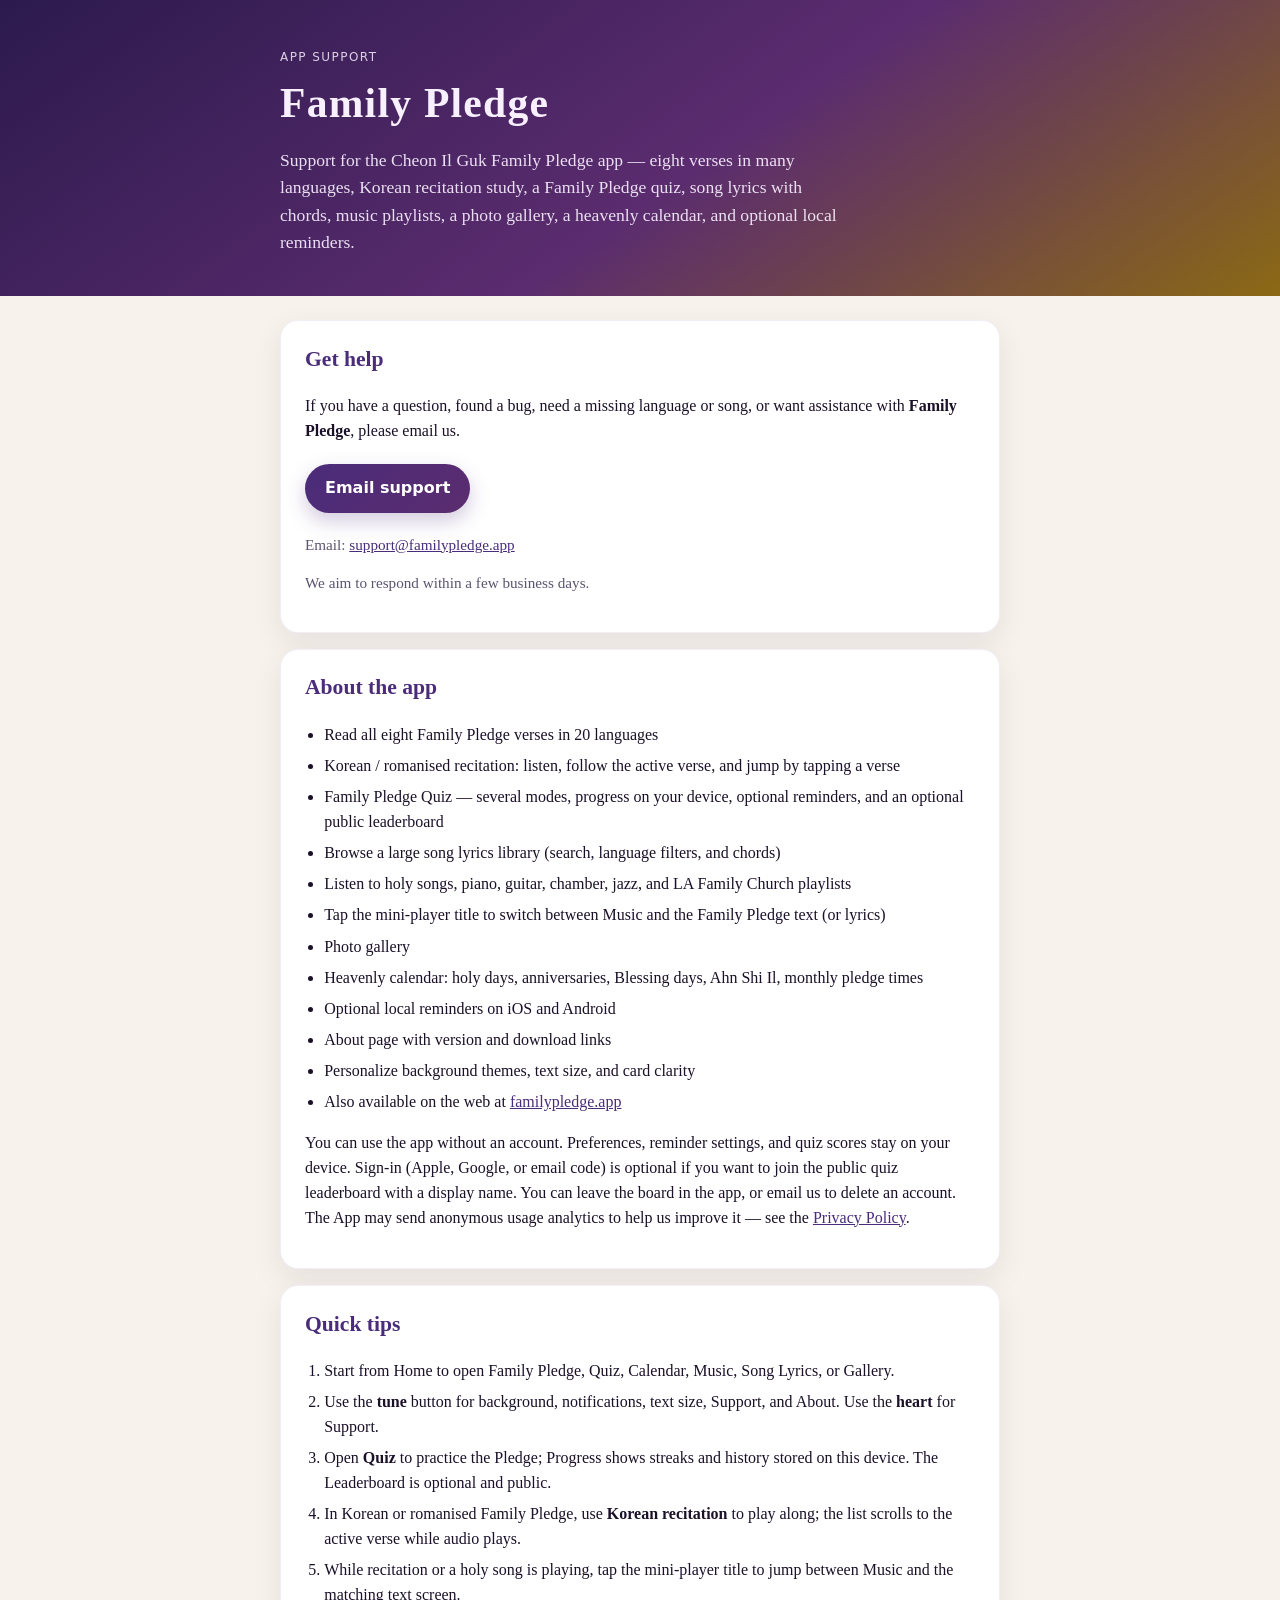
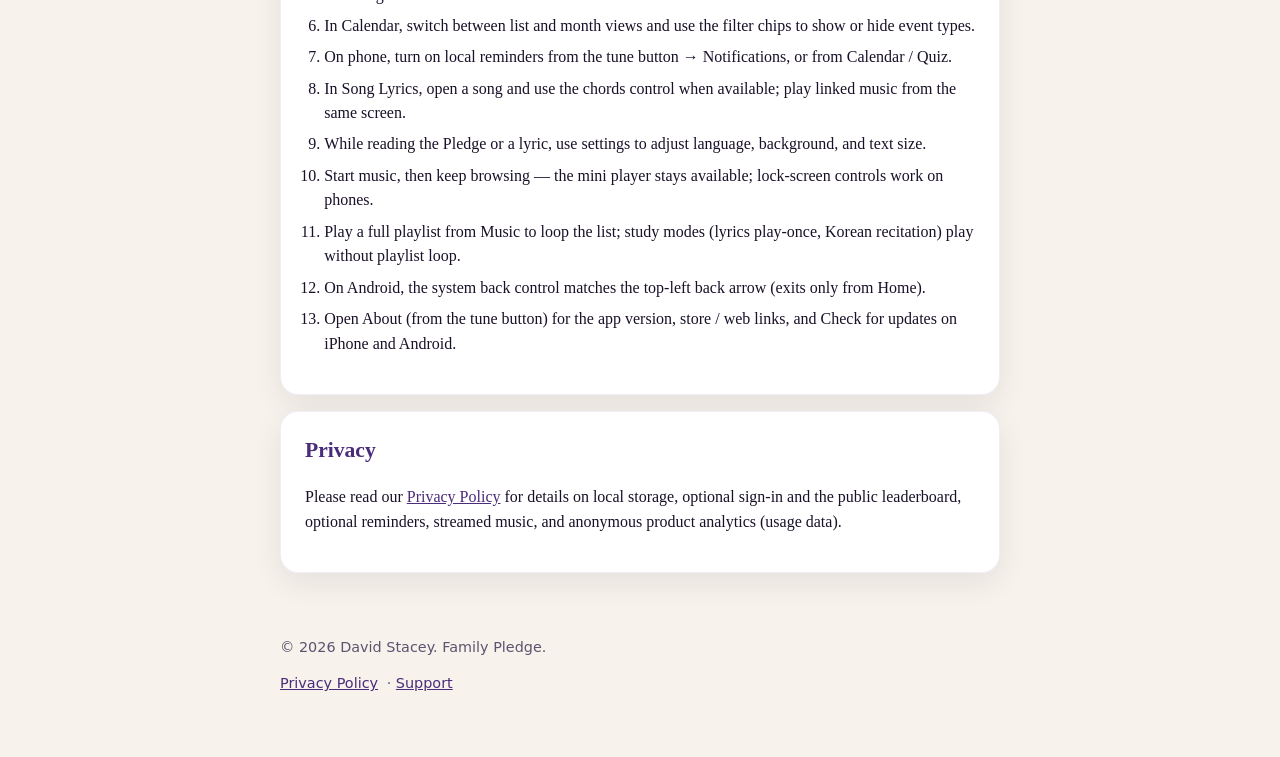
==== index.html @ 26b8d9bd "Update privacy and support for optional sign-in. Account is still optional. Policy now covers Apple/" ====
<!DOCTYPE html>
<html lang="en">
<head>
  <meta charset="utf-8" />
  <meta name="viewport" content="width=device-width, initial-scale=1" />
  <title>Family Pledge — Support</title>
  <meta name="description" content="Support and help for the Family Pledge app." />
  <link rel="stylesheet" href="styles.css" />
</head>
<body>
  <header class="hero">
    <div class="wrap">
      <p class="eyebrow">App support</p>
      <h1>Family Pledge</h1>
      <p class="lede">
        Support for the Cheon Il Guk Family Pledge app —
        eight verses in many languages, Korean recitation study, a Family Pledge quiz,
        song lyrics with chords, music playlists, a photo gallery, a heavenly calendar,
        and optional local reminders.
      </p>
    </div>
  </header>

  <main class="wrap">
    <section class="card">
      <h2>Get help</h2>
      <p>
        If you have a question, found a bug, need a missing language or song,
        or want assistance with <strong>Family Pledge</strong>, please email us.
      </p>
      <p class="contact">
        <a class="button" href="mailto:support@familypledge.app?subject=Family%20Pledge%20Support">
          Email support
        </a>
      </p>
      <p class="muted">
        Email: <a href="mailto:support@familypledge.app">support@familypledge.app</a>
      </p>
      <p class="muted">We aim to respond within a few business days.</p>
    </section>

    <section class="card">
      <h2>About the app</h2>
      <ul>
        <li>Read all eight Family Pledge verses in 20 languages</li>
        <li>Korean / romanised recitation: listen, follow the active verse, and jump by tapping a verse</li>
        <li>Family Pledge Quiz — several modes, progress on your device, optional reminders, and an optional public leaderboard</li>
        <li>Browse a large song lyrics library (search, language filters, and chords)</li>
        <li>Listen to holy songs, piano, guitar, chamber, jazz, and LA Family Church playlists</li>
        <li>Tap the mini-player title to switch between Music and the Family Pledge text (or lyrics)</li>
        <li>Photo gallery</li>
        <li>Heavenly calendar: holy days, anniversaries, Blessing days, Ahn Shi Il, monthly pledge times</li>
        <li>Optional local reminders on iOS and Android</li>
        <li>About page with version and download links</li>
        <li>Personalize background themes, text size, and card clarity</li>
        <li>Also available on the web at
          <a href="https://familypledge.app">familypledge.app</a>
        </li>
      </ul>
      <p>
        You can use the app without an account. Preferences, reminder settings,
        and quiz scores stay on your device. Sign-in (Apple, Google, or email
        code) is optional if you want to join the public quiz leaderboard with
        a display name. You can leave the board in the app, or email us to
        delete an account. The App may send anonymous usage analytics
        to help us improve it — see the
        <a href="privacy.html">Privacy Policy</a>.
      </p>
    </section>

    <section class="card">
      <h2>Quick tips</h2>
      <ol>
        <li>Start from Home to open Family Pledge, Quiz, Calendar, Music, Song Lyrics, or Gallery.</li>
        <li>Use the <strong>tune</strong> button for background, notifications, text size, Support, and About. Use the <strong>heart</strong> for Support.</li>
        <li>Open <strong>Quiz</strong> to practice the Pledge; Progress shows streaks and history stored on this device. The Leaderboard is optional and public.</li>
        <li>In Korean or romanised Family Pledge, use <strong>Korean recitation</strong> to play along; the list scrolls to the active verse while audio plays.</li>
        <li>While recitation or a holy song is playing, tap the mini-player title to jump between Music and the matching text screen.</li>
        <li>In Calendar, switch between list and month views and use the filter chips to show or hide event types.</li>
        <li>On phone, turn on local reminders from the tune button → Notifications, or from Calendar / Quiz.</li>
        <li>In Song Lyrics, open a song and use the chords control when available; play linked music from the same screen.</li>
        <li>While reading the Pledge or a lyric, use settings to adjust language, background, and text size.</li>
        <li>Start music, then keep browsing — the mini player stays available; lock-screen controls work on phones.</li>
        <li>Play a full playlist from Music to loop the list; study modes (lyrics play-once, Korean recitation) play without playlist loop.</li>
        <li>On Android, the system back control matches the top-left back arrow (exits only from Home).</li>
        <li>Open About (from the tune button) for the app version, store / web links, and Check for updates on iPhone and Android.</li>
      </ol>
    </section>

    <section class="card">
      <h2>Privacy</h2>
      <p>
        Please read our
        <a href="privacy.html">Privacy Policy</a>
        for details on local storage, optional sign-in and the public
        leaderboard, optional reminders, streamed music,
        and anonymous product analytics (usage data).
      </p>
    </section>
  </main>

  <footer class="wrap footer">
    <p>© 2026 David Stacey. Family Pledge.</p>
    <p><a href="privacy.html">Privacy Policy</a> · <a href="index.html">Support</a></p>
  </footer>
</body>
</html>
---- styles.css ----
:root {
  --purple-deep: #2c1a4d;
  --purple: #4a2c7a;
  --purple-mid: #5b2c6f;
  --gold: #d4a017;
  --text: #1a1028;
  --muted: #5c5470;
  --card: #ffffff;
  --bg: #f7f2eb;
}

* {
  box-sizing: border-box;
}

html {
  scroll-behavior: smooth;
}

body {
  margin: 0;
  font-family: Georgia, "Times New Roman", serif;
  color: var(--text);
  background: var(--bg);
  line-height: 1.55;
}

.wrap {
  width: min(720px, calc(100% - 2rem));
  margin: 0 auto;
}

.hero {
  background: linear-gradient(145deg, var(--purple-deep), var(--purple-mid) 55%, #8b6914);
  color: #f8f0ff;
  padding: 3rem 0 2.5rem;
  margin-bottom: 1.5rem;
}

.hero h1 {
  margin: 0.25rem 0 0.75rem;
  font-size: clamp(2rem, 5vw, 2.6rem);
  letter-spacing: 0.03em;
}

.eyebrow {
  margin: 0;
  text-transform: uppercase;
  letter-spacing: 0.12em;
  font-size: 0.75rem;
  opacity: 0.85;
  font-family: system-ui, -apple-system, sans-serif;
}

.lede {
  margin: 0;
  max-width: 36rem;
  opacity: 0.92;
  font-size: 1.1rem;
}

.card {
  background: var(--card);
  border-radius: 18px;
  padding: 1.35rem 1.5rem;
  margin-bottom: 1rem;
  box-shadow: 0 10px 30px rgba(44, 26, 77, 0.08);
  border: 1px solid rgba(74, 44, 122, 0.08);
}

.card h2 {
  margin-top: 0;
  font-size: 1.35rem;
  color: var(--purple);
}

.card ul,
.card ol {
  padding-left: 1.2rem;
}

.card li {
  margin-bottom: 0.4rem;
}

a {
  color: var(--purple);
}

a:hover {
  color: var(--gold);
}

.button {
  display: inline-block;
  background: linear-gradient(135deg, var(--purple), var(--purple-mid));
  color: #fff !important;
  text-decoration: none;
  padding: 0.75rem 1.25rem;
  border-radius: 999px;
  font-family: system-ui, -apple-system, sans-serif;
  font-weight: 600;
  box-shadow: 0 8px 20px rgba(74, 44, 122, 0.25);
}

.button:hover {
  filter: brightness(1.05);
  color: #fff !important;
}

.contact {
  margin: 1.25rem 0;
}

.muted {
  color: var(--muted);
  font-size: 0.95rem;
}

.footer {
  padding: 2rem 0 3rem;
  color: var(--muted);
  font-size: 0.9rem;
  font-family: system-ui, -apple-system, sans-serif;
}

.footer a {
  margin-right: 0.25rem;
}

.back {
  margin: 1.5rem 0 0;
  font-family: system-ui, -apple-system, sans-serif;
}
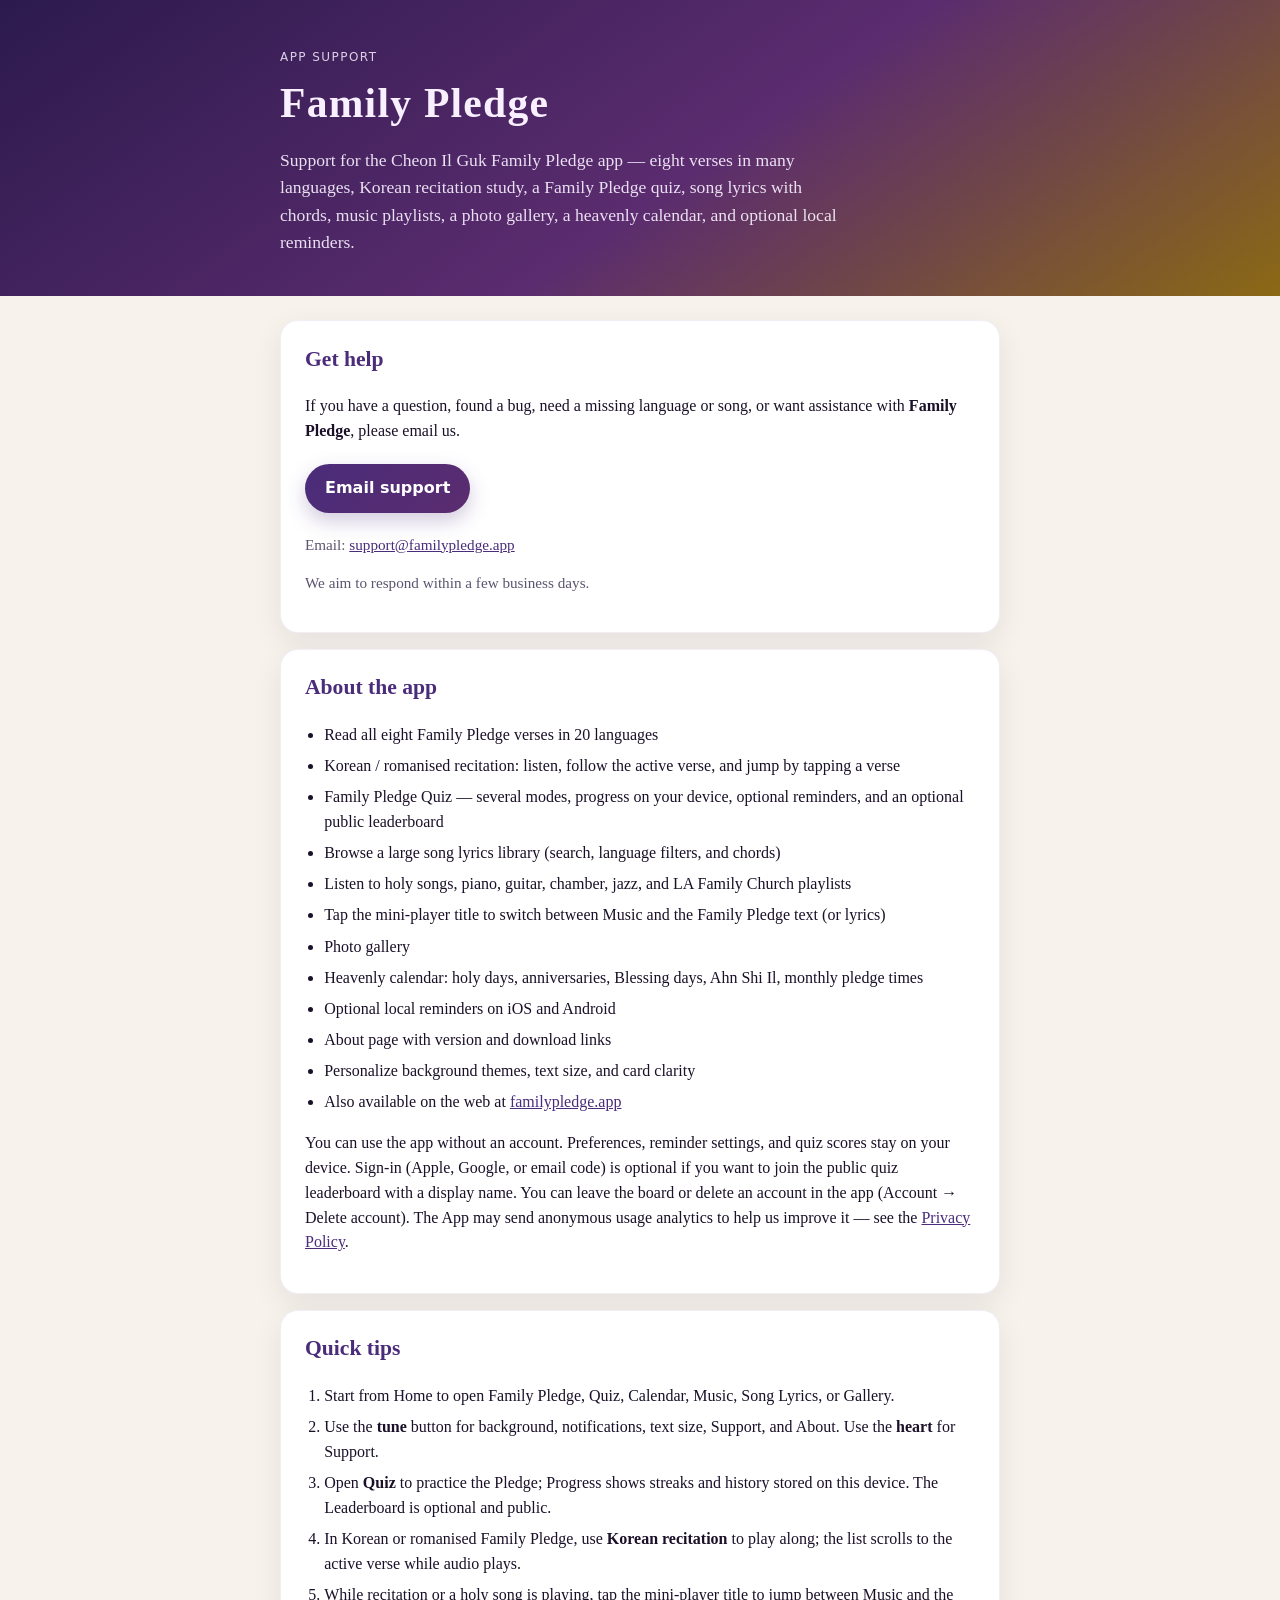
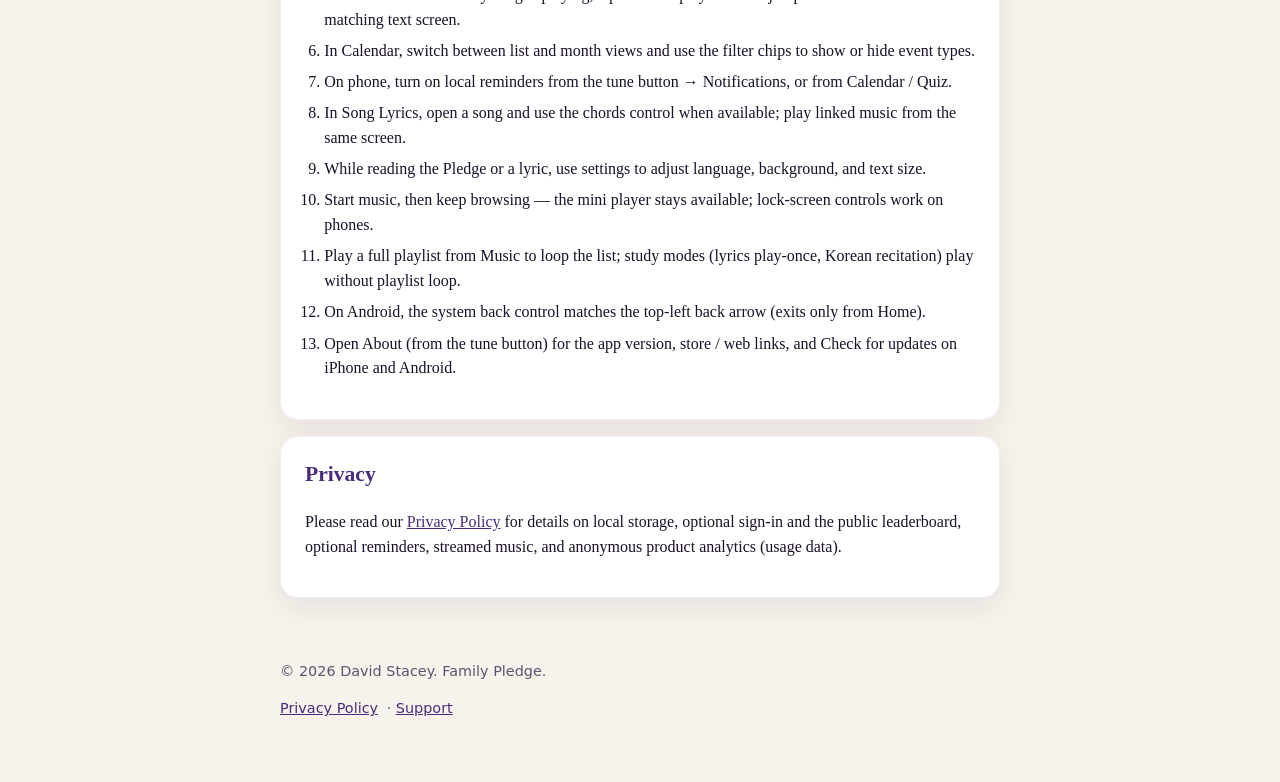
==== commit 90ff2121: "Document in-app account deletion on Account. Users can delete the account in the app. Email support " ====
--- a/index.html
+++ b/index.html
@@ -61,8 +61,8 @@
         You can use the app without an account. Preferences, reminder settings,
         and quiz scores stay on your device. Sign-in (Apple, Google, or email
         code) is optional if you want to join the public quiz leaderboard with
-        a display name. You can leave the board in the app, or email us to
-        delete an account. The App may send anonymous usage analytics
+        a display name. You can leave the board or delete an account in the app
+        (Account → Delete account). The App may send anonymous usage analytics
         to help us improve it — see the
         <a href="privacy.html">Privacy Policy</a>.
       </p>
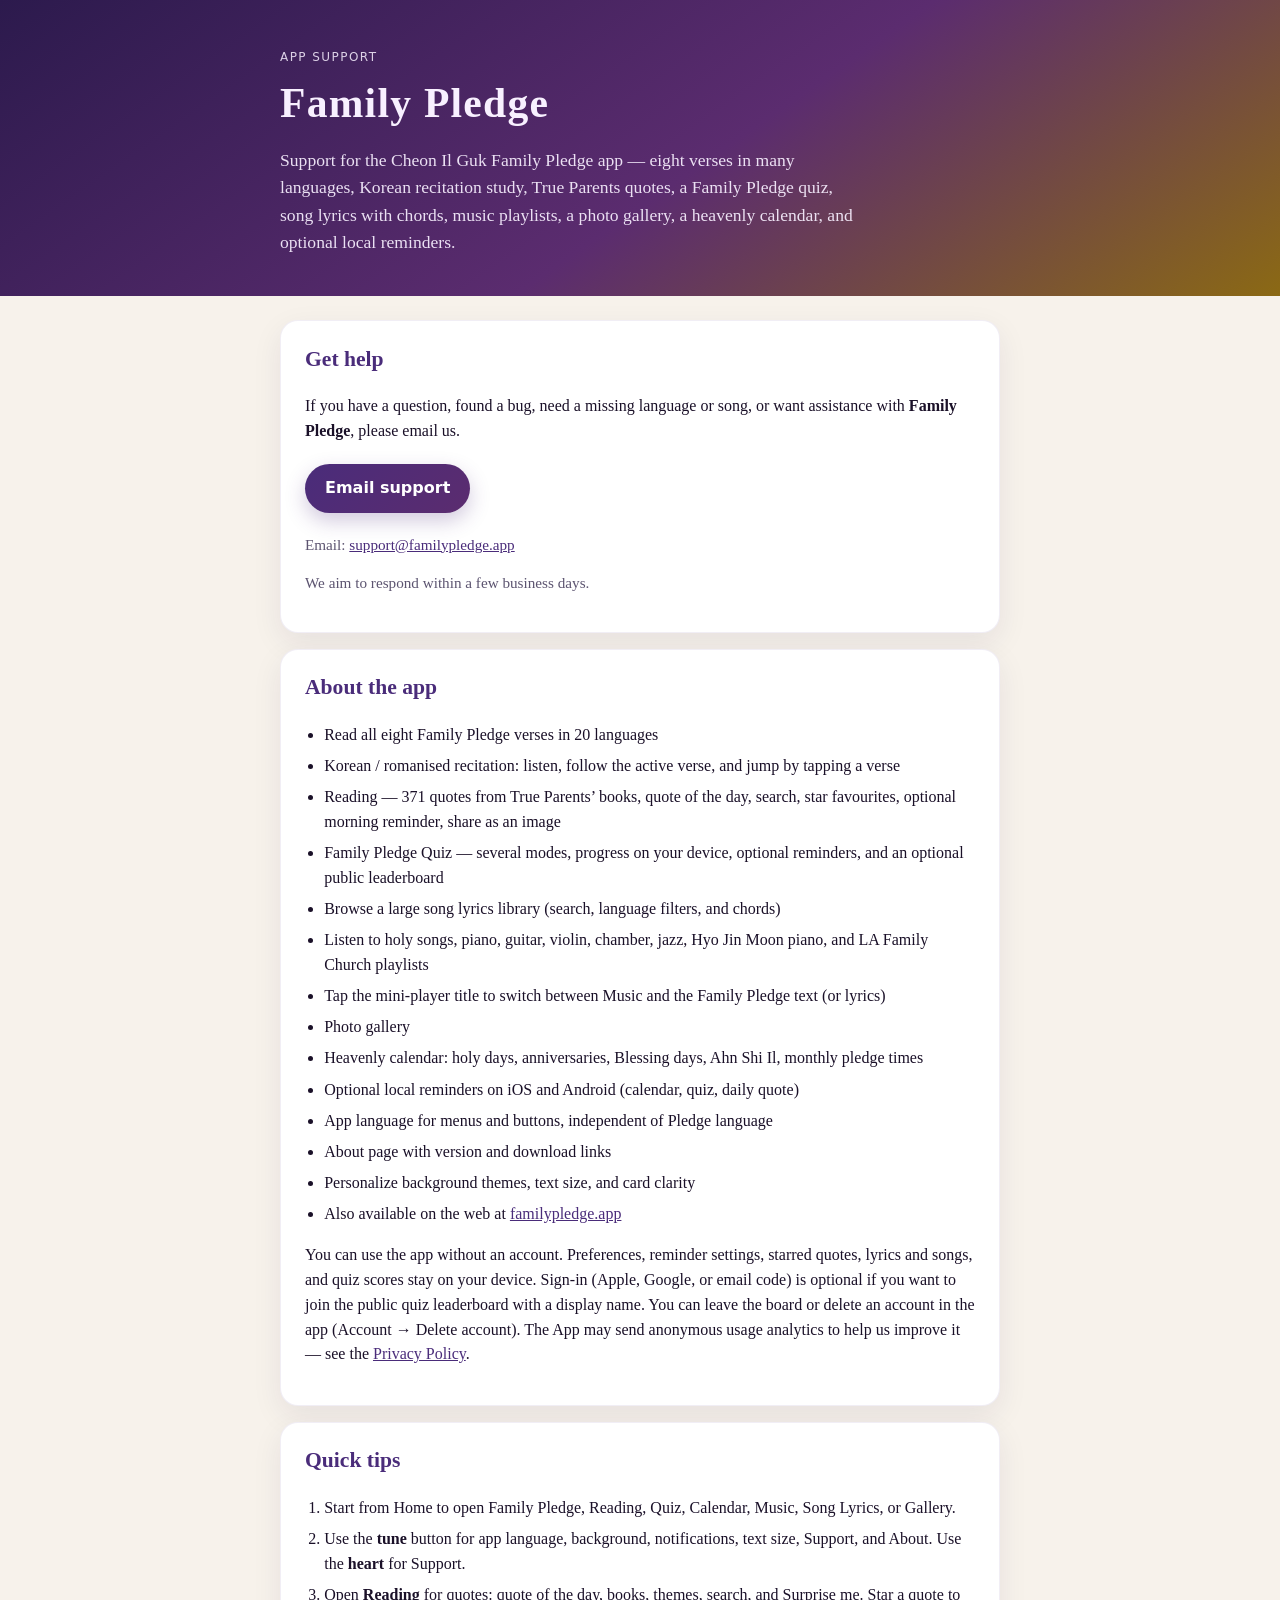
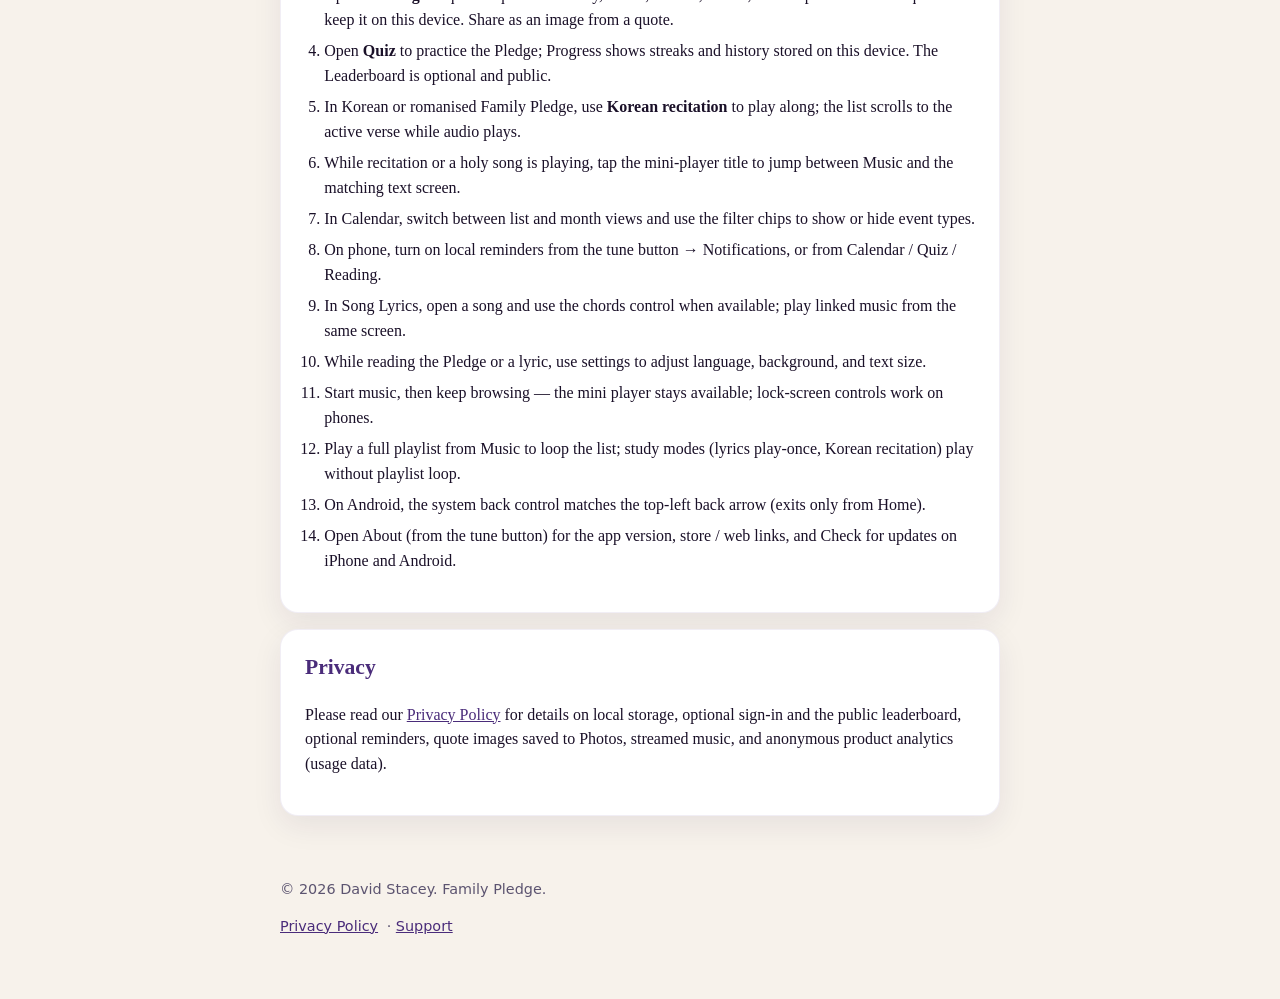
==== commit 27bea823: "Update privacy and support for 1.7.0 quotes, app language, and photo save. Reading quotes stay on de" ====
--- a/index.html
+++ b/index.html
@@ -14,9 +14,9 @@
       <h1>Family Pledge</h1>
       <p class="lede">
         Support for the Cheon Il Guk Family Pledge app —
-        eight verses in many languages, Korean recitation study, a Family Pledge quiz,
-        song lyrics with chords, music playlists, a photo gallery, a heavenly calendar,
-        and optional local reminders.
+        eight verses in many languages, Korean recitation study, True Parents quotes,
+        a Family Pledge quiz, song lyrics with chords, music playlists, a photo gallery,
+        a heavenly calendar, and optional local reminders.
       </p>
     </div>
   </header>
@@ -44,13 +44,15 @@
       <ul>
         <li>Read all eight Family Pledge verses in 20 languages</li>
         <li>Korean / romanised recitation: listen, follow the active verse, and jump by tapping a verse</li>
+        <li>Reading — 371 quotes from True Parents’ books, quote of the day, search, star favourites, optional morning reminder, share as an image</li>
         <li>Family Pledge Quiz — several modes, progress on your device, optional reminders, and an optional public leaderboard</li>
         <li>Browse a large song lyrics library (search, language filters, and chords)</li>
-        <li>Listen to holy songs, piano, guitar, chamber, jazz, and LA Family Church playlists</li>
+        <li>Listen to holy songs, piano, guitar, violin, chamber, jazz, Hyo Jin Moon piano, and LA Family Church playlists</li>
         <li>Tap the mini-player title to switch between Music and the Family Pledge text (or lyrics)</li>
         <li>Photo gallery</li>
         <li>Heavenly calendar: holy days, anniversaries, Blessing days, Ahn Shi Il, monthly pledge times</li>
-        <li>Optional local reminders on iOS and Android</li>
+        <li>Optional local reminders on iOS and Android (calendar, quiz, daily quote)</li>
+        <li>App language for menus and buttons, independent of Pledge language</li>
         <li>About page with version and download links</li>
         <li>Personalize background themes, text size, and card clarity</li>
         <li>Also available on the web at
@@ -59,11 +61,11 @@
       </ul>
       <p>
         You can use the app without an account. Preferences, reminder settings,
-        and quiz scores stay on your device. Sign-in (Apple, Google, or email
-        code) is optional if you want to join the public quiz leaderboard with
-        a display name. You can leave the board or delete an account in the app
-        (Account → Delete account). The App may send anonymous usage analytics
-        to help us improve it — see the
+        starred quotes, lyrics and songs, and quiz scores stay on your device.
+        Sign-in (Apple, Google, or email code) is optional if you want to join
+        the public quiz leaderboard with a display name. You can leave the board
+        or delete an account in the app (Account → Delete account). The App may
+        send anonymous usage analytics to help us improve it — see the
         <a href="privacy.html">Privacy Policy</a>.
       </p>
     </section>
@@ -71,13 +73,14 @@
     <section class="card">
       <h2>Quick tips</h2>
       <ol>
-        <li>Start from Home to open Family Pledge, Quiz, Calendar, Music, Song Lyrics, or Gallery.</li>
-        <li>Use the <strong>tune</strong> button for background, notifications, text size, Support, and About. Use the <strong>heart</strong> for Support.</li>
+        <li>Start from Home to open Family Pledge, Reading, Quiz, Calendar, Music, Song Lyrics, or Gallery.</li>
+        <li>Use the <strong>tune</strong> button for app language, background, notifications, text size, Support, and About. Use the <strong>heart</strong> for Support.</li>
+        <li>Open <strong>Reading</strong> for quotes: quote of the day, books, themes, search, and Surprise me. Star a quote to keep it on this device. Share as an image from a quote.</li>
         <li>Open <strong>Quiz</strong> to practice the Pledge; Progress shows streaks and history stored on this device. The Leaderboard is optional and public.</li>
         <li>In Korean or romanised Family Pledge, use <strong>Korean recitation</strong> to play along; the list scrolls to the active verse while audio plays.</li>
         <li>While recitation or a holy song is playing, tap the mini-player title to jump between Music and the matching text screen.</li>
         <li>In Calendar, switch between list and month views and use the filter chips to show or hide event types.</li>
-        <li>On phone, turn on local reminders from the tune button → Notifications, or from Calendar / Quiz.</li>
+        <li>On phone, turn on local reminders from the tune button → Notifications, or from Calendar / Quiz / Reading.</li>
         <li>In Song Lyrics, open a song and use the chords control when available; play linked music from the same screen.</li>
         <li>While reading the Pledge or a lyric, use settings to adjust language, background, and text size.</li>
         <li>Start music, then keep browsing — the mini player stays available; lock-screen controls work on phones.</li>
@@ -93,8 +96,8 @@
         Please read our
         <a href="privacy.html">Privacy Policy</a>
         for details on local storage, optional sign-in and the public
-        leaderboard, optional reminders, streamed music,
-        and anonymous product analytics (usage data).
+        leaderboard, optional reminders, quote images saved to Photos,
+        streamed music, and anonymous product analytics (usage data).
       </p>
     </section>
   </main>
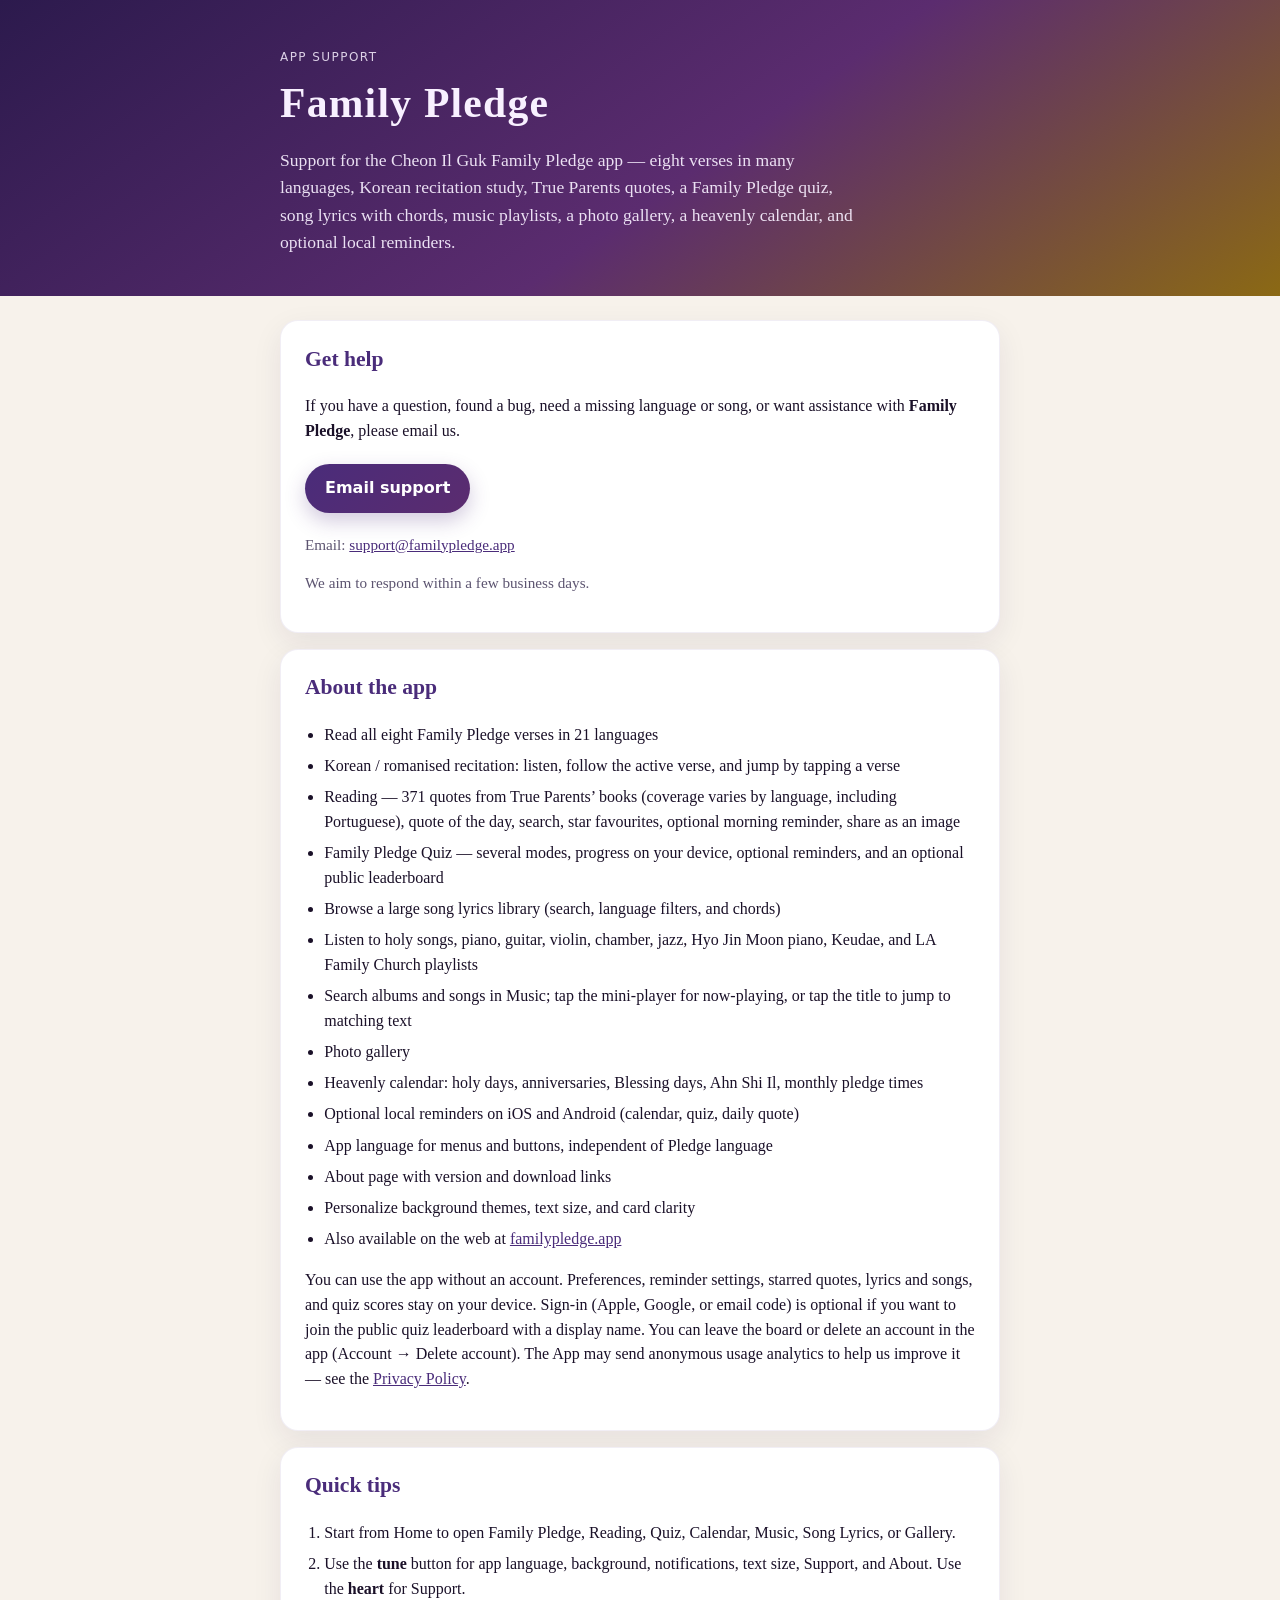
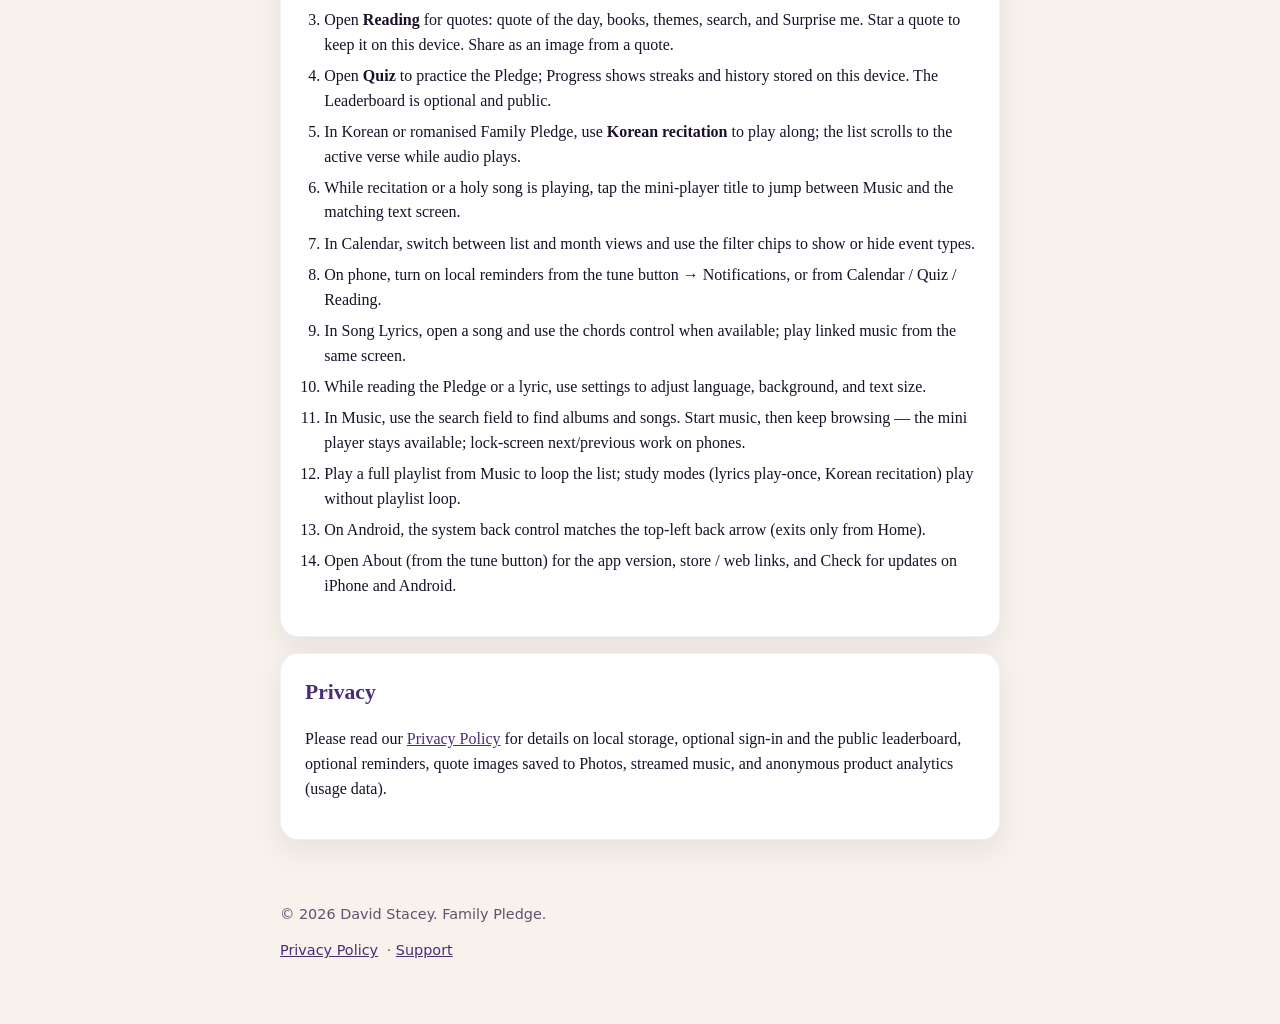
==== commit 9ae889ca: "Update support and privacy for 1.8.0 music, Italian, and offline audio. Support copy now lists 21 Pl" ====
--- a/index.html
+++ b/index.html
@@ -42,13 +42,13 @@
     <section class="card">
       <h2>About the app</h2>
       <ul>
-        <li>Read all eight Family Pledge verses in 20 languages</li>
+        <li>Read all eight Family Pledge verses in 21 languages</li>
         <li>Korean / romanised recitation: listen, follow the active verse, and jump by tapping a verse</li>
-        <li>Reading — 371 quotes from True Parents’ books, quote of the day, search, star favourites, optional morning reminder, share as an image</li>
+        <li>Reading — 371 quotes from True Parents’ books (coverage varies by language, including Portuguese), quote of the day, search, star favourites, optional morning reminder, share as an image</li>
         <li>Family Pledge Quiz — several modes, progress on your device, optional reminders, and an optional public leaderboard</li>
         <li>Browse a large song lyrics library (search, language filters, and chords)</li>
-        <li>Listen to holy songs, piano, guitar, violin, chamber, jazz, Hyo Jin Moon piano, and LA Family Church playlists</li>
-        <li>Tap the mini-player title to switch between Music and the Family Pledge text (or lyrics)</li>
+        <li>Listen to holy songs, piano, guitar, violin, chamber, jazz, Hyo Jin Moon piano, Keudae, and LA Family Church playlists</li>
+        <li>Search albums and songs in Music; tap the mini-player for now-playing, or tap the title to jump to matching text</li>
         <li>Photo gallery</li>
         <li>Heavenly calendar: holy days, anniversaries, Blessing days, Ahn Shi Il, monthly pledge times</li>
         <li>Optional local reminders on iOS and Android (calendar, quiz, daily quote)</li>
@@ -83,7 +83,7 @@
         <li>On phone, turn on local reminders from the tune button → Notifications, or from Calendar / Quiz / Reading.</li>
         <li>In Song Lyrics, open a song and use the chords control when available; play linked music from the same screen.</li>
         <li>While reading the Pledge or a lyric, use settings to adjust language, background, and text size.</li>
-        <li>Start music, then keep browsing — the mini player stays available; lock-screen controls work on phones.</li>
+        <li>In Music, use the search field to find albums and songs. Start music, then keep browsing — the mini player stays available; lock-screen next/previous work on phones.</li>
         <li>Play a full playlist from Music to loop the list; study modes (lyrics play-once, Korean recitation) play without playlist loop.</li>
         <li>On Android, the system back control matches the top-left back arrow (exits only from Home).</li>
         <li>Open About (from the tune button) for the app version, store / web links, and Check for updates on iPhone and Android.</li>
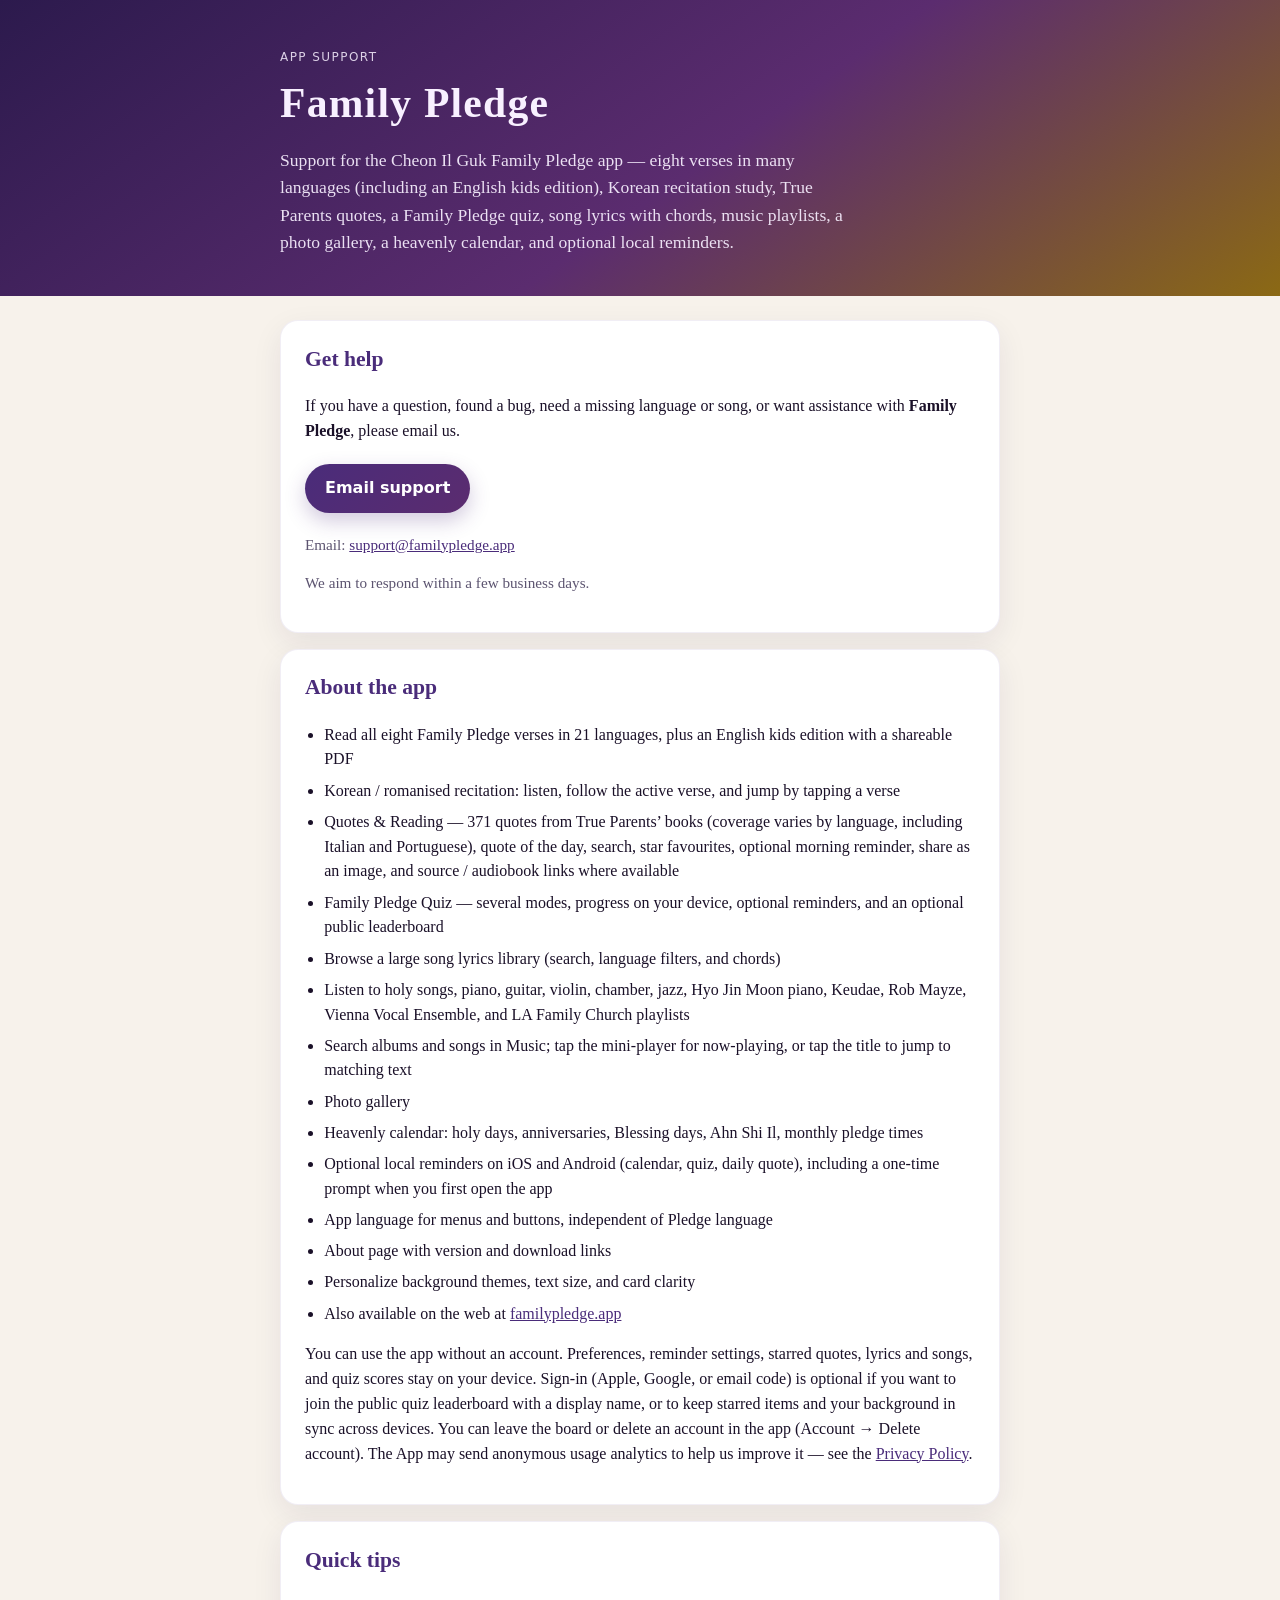
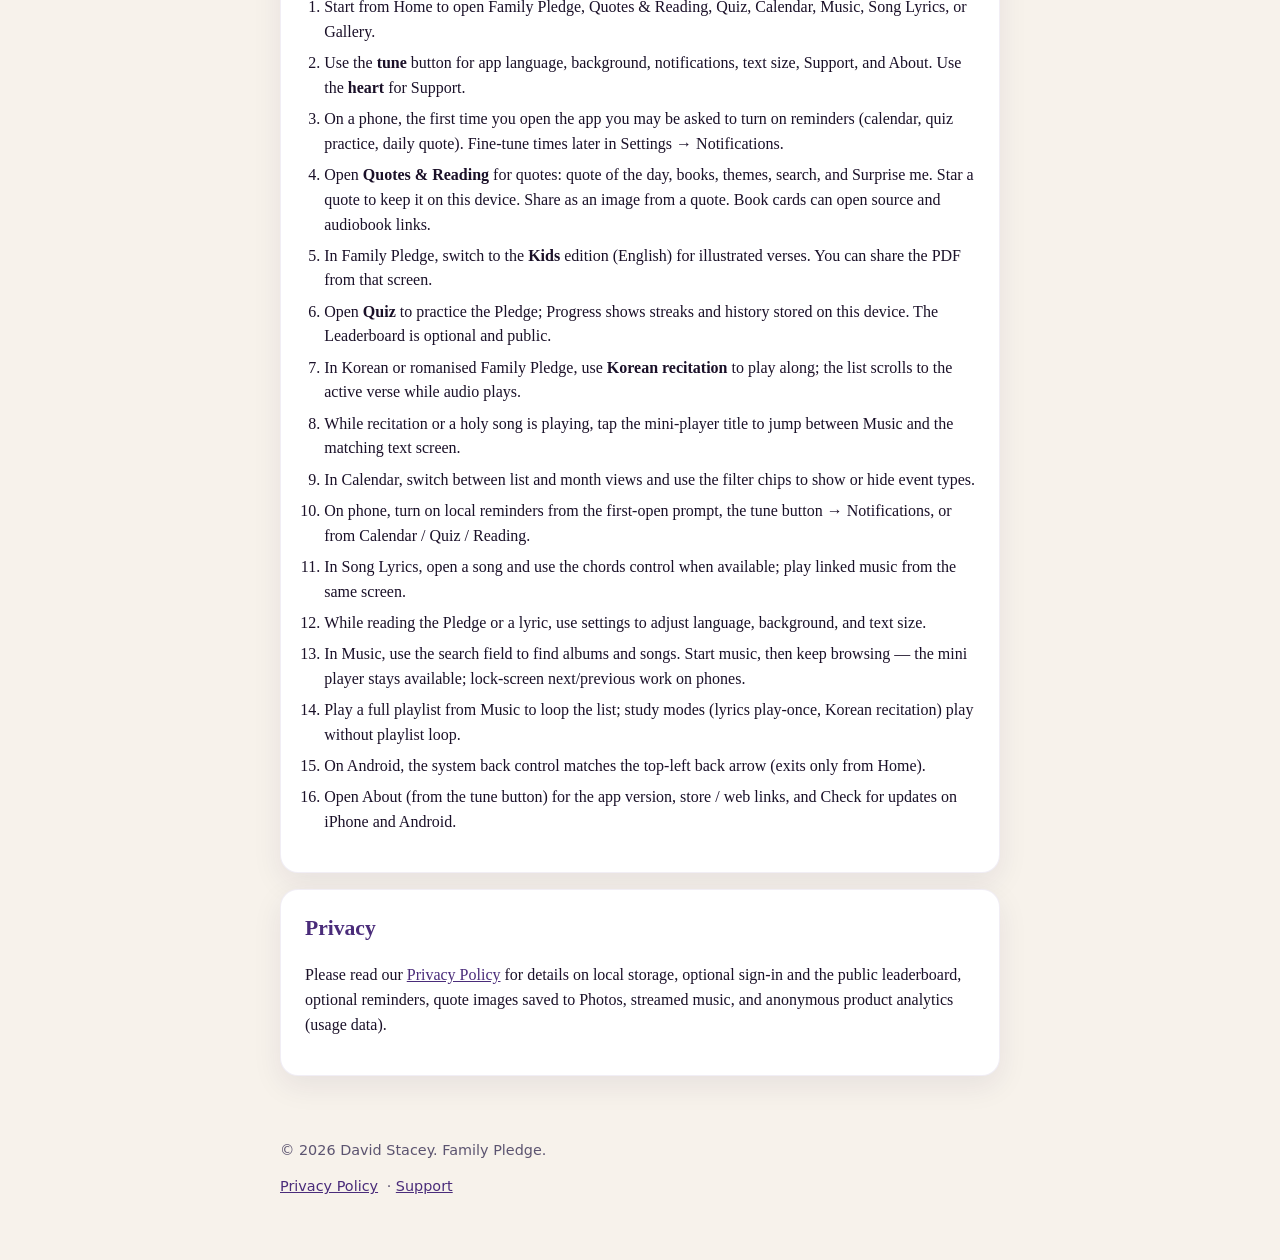
==== commit cff841d1: "Update support and privacy for 1.8.1. Document the first-open reminder opt-in, kids Pledge PDF, sour" ====
--- a/index.html
+++ b/index.html
@@ -14,7 +14,7 @@
       <h1>Family Pledge</h1>
       <p class="lede">
         Support for the Cheon Il Guk Family Pledge app —
-        eight verses in many languages, Korean recitation study, True Parents quotes,
+        eight verses in many languages (including an English kids edition), Korean recitation study, True Parents quotes,
         a Family Pledge quiz, song lyrics with chords, music playlists, a photo gallery,
         a heavenly calendar, and optional local reminders.
       </p>
@@ -42,16 +42,16 @@
     <section class="card">
       <h2>About the app</h2>
       <ul>
-        <li>Read all eight Family Pledge verses in 21 languages</li>
+        <li>Read all eight Family Pledge verses in 21 languages, plus an English kids edition with a shareable PDF</li>
         <li>Korean / romanised recitation: listen, follow the active verse, and jump by tapping a verse</li>
-        <li>Reading — 371 quotes from True Parents’ books (coverage varies by language, including Portuguese), quote of the day, search, star favourites, optional morning reminder, share as an image</li>
+        <li>Quotes &amp; Reading — 371 quotes from True Parents’ books (coverage varies by language, including Italian and Portuguese), quote of the day, search, star favourites, optional morning reminder, share as an image, and source / audiobook links where available</li>
         <li>Family Pledge Quiz — several modes, progress on your device, optional reminders, and an optional public leaderboard</li>
         <li>Browse a large song lyrics library (search, language filters, and chords)</li>
-        <li>Listen to holy songs, piano, guitar, violin, chamber, jazz, Hyo Jin Moon piano, Keudae, and LA Family Church playlists</li>
+        <li>Listen to holy songs, piano, guitar, violin, chamber, jazz, Hyo Jin Moon piano, Keudae, Rob Mayze, Vienna Vocal Ensemble, and LA Family Church playlists</li>
         <li>Search albums and songs in Music; tap the mini-player for now-playing, or tap the title to jump to matching text</li>
         <li>Photo gallery</li>
         <li>Heavenly calendar: holy days, anniversaries, Blessing days, Ahn Shi Il, monthly pledge times</li>
-        <li>Optional local reminders on iOS and Android (calendar, quiz, daily quote)</li>
+        <li>Optional local reminders on iOS and Android (calendar, quiz, daily quote), including a one-time prompt when you first open the app</li>
         <li>App language for menus and buttons, independent of Pledge language</li>
         <li>About page with version and download links</li>
         <li>Personalize background themes, text size, and card clarity</li>
@@ -63,7 +63,8 @@
         You can use the app without an account. Preferences, reminder settings,
         starred quotes, lyrics and songs, and quiz scores stay on your device.
         Sign-in (Apple, Google, or email code) is optional if you want to join
-        the public quiz leaderboard with a display name. You can leave the board
+        the public quiz leaderboard with a display name, or to keep starred items
+        and your background in sync across devices. You can leave the board
         or delete an account in the app (Account → Delete account). The App may
         send anonymous usage analytics to help us improve it — see the
         <a href="privacy.html">Privacy Policy</a>.
@@ -73,14 +74,16 @@
     <section class="card">
       <h2>Quick tips</h2>
       <ol>
-        <li>Start from Home to open Family Pledge, Reading, Quiz, Calendar, Music, Song Lyrics, or Gallery.</li>
+        <li>Start from Home to open Family Pledge, Quotes &amp; Reading, Quiz, Calendar, Music, Song Lyrics, or Gallery.</li>
         <li>Use the <strong>tune</strong> button for app language, background, notifications, text size, Support, and About. Use the <strong>heart</strong> for Support.</li>
-        <li>Open <strong>Reading</strong> for quotes: quote of the day, books, themes, search, and Surprise me. Star a quote to keep it on this device. Share as an image from a quote.</li>
+        <li>On a phone, the first time you open the app you may be asked to turn on reminders (calendar, quiz practice, daily quote). Fine-tune times later in Settings → Notifications.</li>
+        <li>Open <strong>Quotes &amp; Reading</strong> for quotes: quote of the day, books, themes, search, and Surprise me. Star a quote to keep it on this device. Share as an image from a quote. Book cards can open source and audiobook links.</li>
+        <li>In Family Pledge, switch to the <strong>Kids</strong> edition (English) for illustrated verses. You can share the PDF from that screen.</li>
         <li>Open <strong>Quiz</strong> to practice the Pledge; Progress shows streaks and history stored on this device. The Leaderboard is optional and public.</li>
         <li>In Korean or romanised Family Pledge, use <strong>Korean recitation</strong> to play along; the list scrolls to the active verse while audio plays.</li>
         <li>While recitation or a holy song is playing, tap the mini-player title to jump between Music and the matching text screen.</li>
         <li>In Calendar, switch between list and month views and use the filter chips to show or hide event types.</li>
-        <li>On phone, turn on local reminders from the tune button → Notifications, or from Calendar / Quiz / Reading.</li>
+        <li>On phone, turn on local reminders from the first-open prompt, the tune button → Notifications, or from Calendar / Quiz / Reading.</li>
         <li>In Song Lyrics, open a song and use the chords control when available; play linked music from the same screen.</li>
         <li>While reading the Pledge or a lyric, use settings to adjust language, background, and text size.</li>
         <li>In Music, use the search field to find albums and songs. Start music, then keep browsing — the mini player stays available; lock-screen next/previous work on phones.</li>
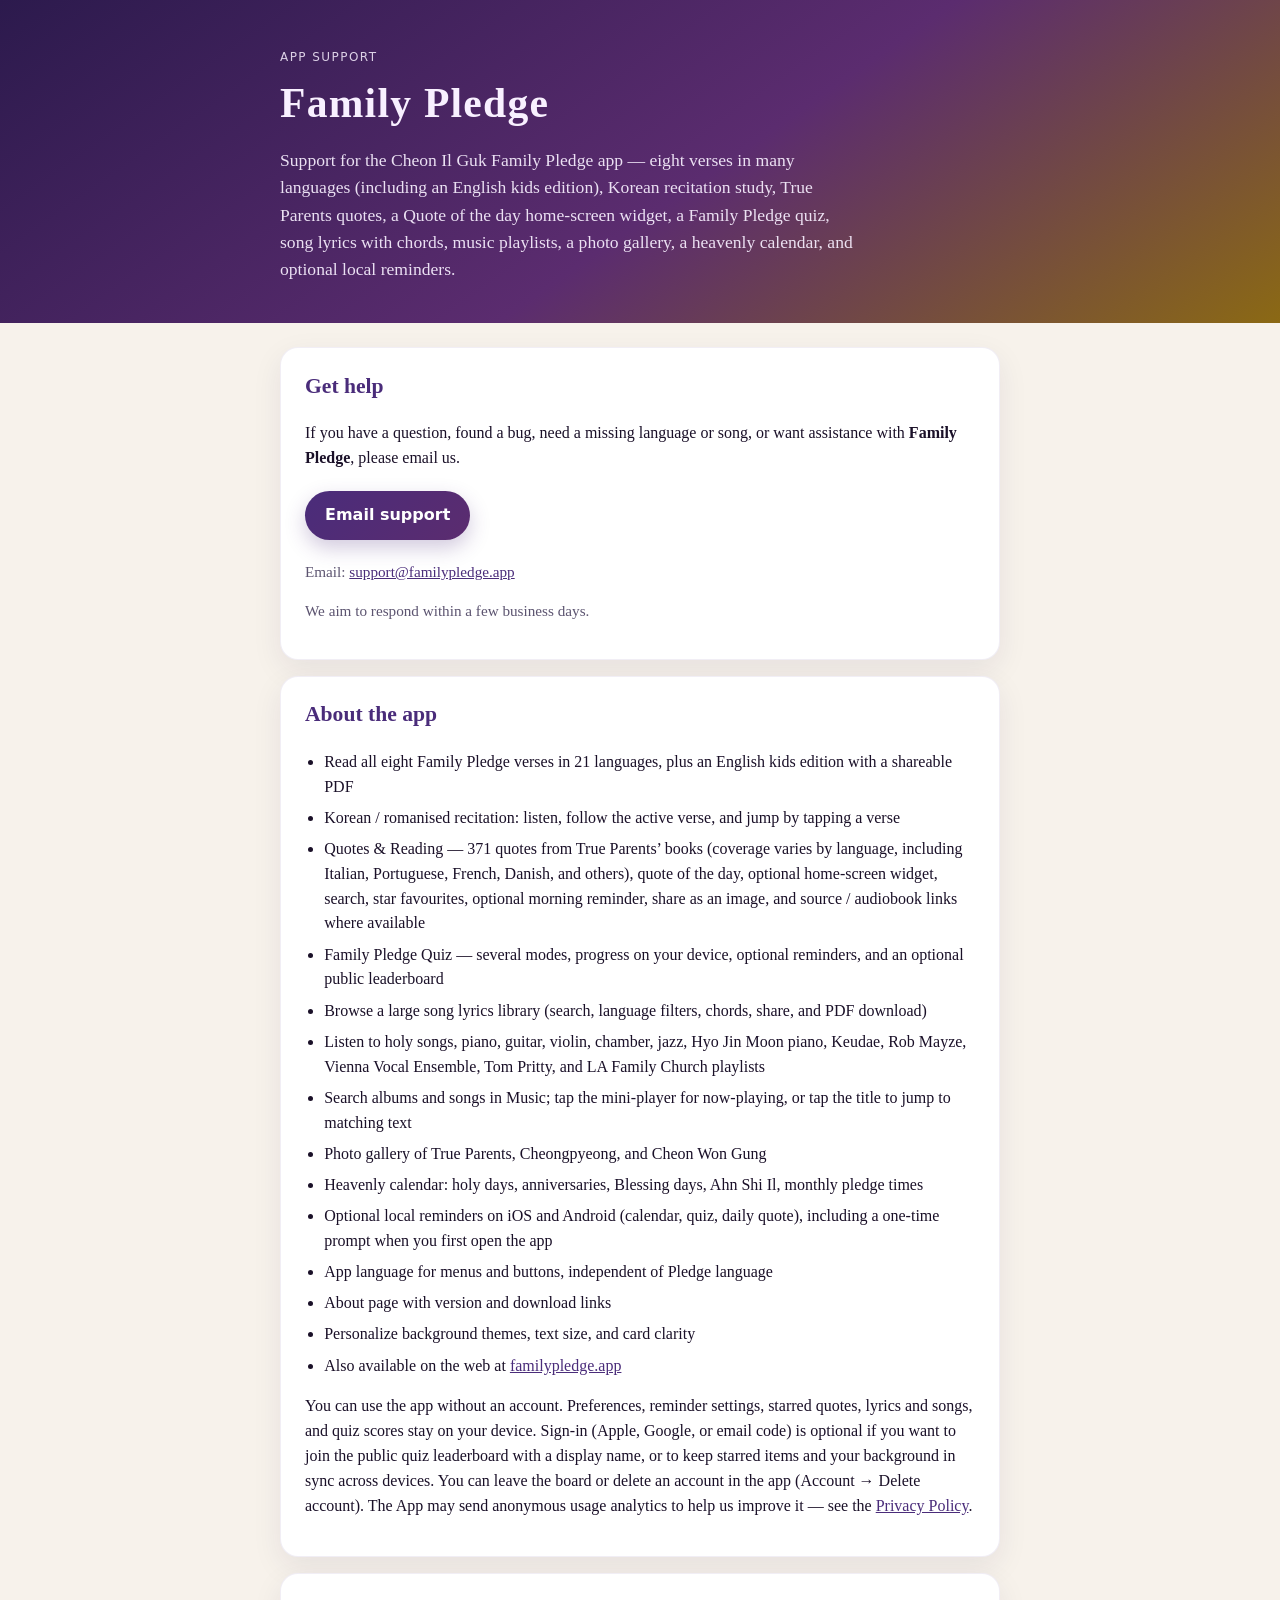
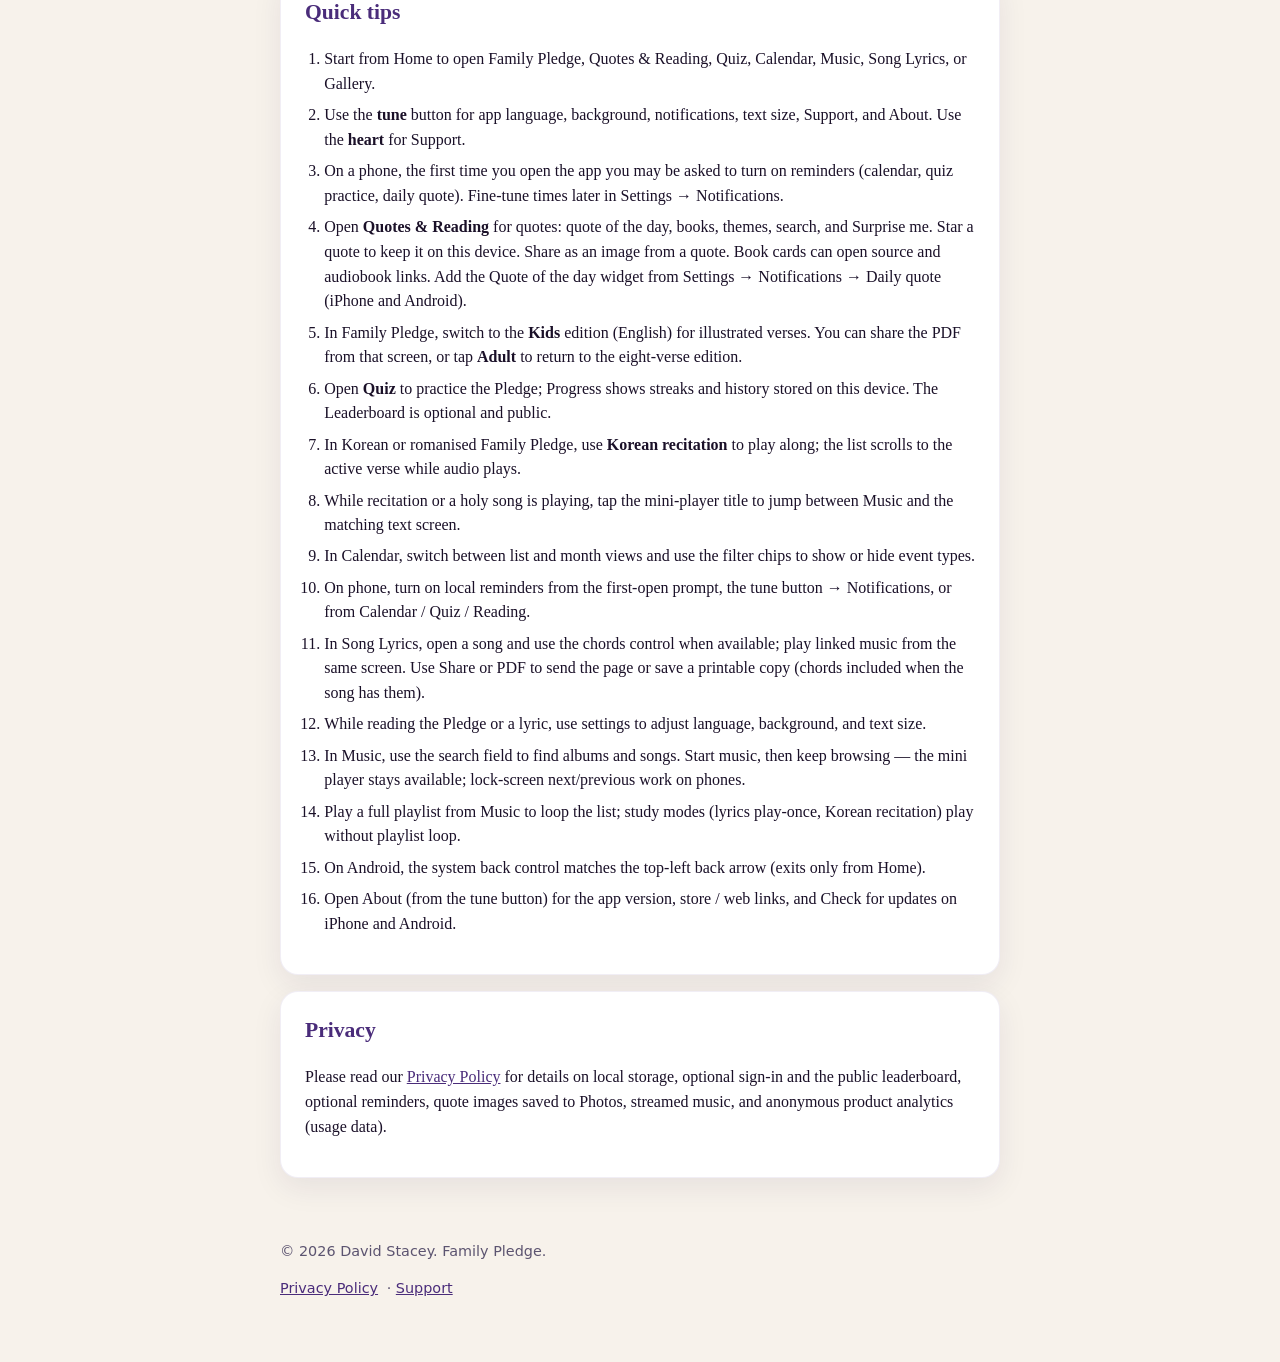
==== commit 705acbee: "Update support and privacy for 1.9.0. Document the Quote of the day widget, extra True Mother langua" ====
--- a/index.html
+++ b/index.html
@@ -15,8 +15,8 @@
       <p class="lede">
         Support for the Cheon Il Guk Family Pledge app —
         eight verses in many languages (including an English kids edition), Korean recitation study, True Parents quotes,
-        a Family Pledge quiz, song lyrics with chords, music playlists, a photo gallery,
-        a heavenly calendar, and optional local reminders.
+        a Quote of the day home-screen widget, a Family Pledge quiz, song lyrics with chords,
+        music playlists, a photo gallery, a heavenly calendar, and optional local reminders.
       </p>
     </div>
   </header>
@@ -44,12 +44,12 @@
       <ul>
         <li>Read all eight Family Pledge verses in 21 languages, plus an English kids edition with a shareable PDF</li>
         <li>Korean / romanised recitation: listen, follow the active verse, and jump by tapping a verse</li>
-        <li>Quotes &amp; Reading — 371 quotes from True Parents’ books (coverage varies by language, including Italian and Portuguese), quote of the day, search, star favourites, optional morning reminder, share as an image, and source / audiobook links where available</li>
+        <li>Quotes &amp; Reading — 371 quotes from True Parents’ books (coverage varies by language, including Italian, Portuguese, French, Danish, and others), quote of the day, optional home-screen widget, search, star favourites, optional morning reminder, share as an image, and source / audiobook links where available</li>
         <li>Family Pledge Quiz — several modes, progress on your device, optional reminders, and an optional public leaderboard</li>
-        <li>Browse a large song lyrics library (search, language filters, and chords)</li>
-        <li>Listen to holy songs, piano, guitar, violin, chamber, jazz, Hyo Jin Moon piano, Keudae, Rob Mayze, Vienna Vocal Ensemble, and LA Family Church playlists</li>
+        <li>Browse a large song lyrics library (search, language filters, chords, share, and PDF download)</li>
+        <li>Listen to holy songs, piano, guitar, violin, chamber, jazz, Hyo Jin Moon piano, Keudae, Rob Mayze, Vienna Vocal Ensemble, Tom Pritty, and LA Family Church playlists</li>
         <li>Search albums and songs in Music; tap the mini-player for now-playing, or tap the title to jump to matching text</li>
-        <li>Photo gallery</li>
+        <li>Photo gallery of True Parents, Cheongpyeong, and Cheon Won Gung</li>
         <li>Heavenly calendar: holy days, anniversaries, Blessing days, Ahn Shi Il, monthly pledge times</li>
         <li>Optional local reminders on iOS and Android (calendar, quiz, daily quote), including a one-time prompt when you first open the app</li>
         <li>App language for menus and buttons, independent of Pledge language</li>
@@ -77,14 +77,14 @@
         <li>Start from Home to open Family Pledge, Quotes &amp; Reading, Quiz, Calendar, Music, Song Lyrics, or Gallery.</li>
         <li>Use the <strong>tune</strong> button for app language, background, notifications, text size, Support, and About. Use the <strong>heart</strong> for Support.</li>
         <li>On a phone, the first time you open the app you may be asked to turn on reminders (calendar, quiz practice, daily quote). Fine-tune times later in Settings → Notifications.</li>
-        <li>Open <strong>Quotes &amp; Reading</strong> for quotes: quote of the day, books, themes, search, and Surprise me. Star a quote to keep it on this device. Share as an image from a quote. Book cards can open source and audiobook links.</li>
-        <li>In Family Pledge, switch to the <strong>Kids</strong> edition (English) for illustrated verses. You can share the PDF from that screen.</li>
+        <li>Open <strong>Quotes &amp; Reading</strong> for quotes: quote of the day, books, themes, search, and Surprise me. Star a quote to keep it on this device. Share as an image from a quote. Book cards can open source and audiobook links. Add the Quote of the day widget from Settings → Notifications → Daily quote (iPhone and Android).</li>
+        <li>In Family Pledge, switch to the <strong>Kids</strong> edition (English) for illustrated verses. You can share the PDF from that screen, or tap <strong>Adult</strong> to return to the eight-verse edition.</li>
         <li>Open <strong>Quiz</strong> to practice the Pledge; Progress shows streaks and history stored on this device. The Leaderboard is optional and public.</li>
         <li>In Korean or romanised Family Pledge, use <strong>Korean recitation</strong> to play along; the list scrolls to the active verse while audio plays.</li>
         <li>While recitation or a holy song is playing, tap the mini-player title to jump between Music and the matching text screen.</li>
         <li>In Calendar, switch between list and month views and use the filter chips to show or hide event types.</li>
         <li>On phone, turn on local reminders from the first-open prompt, the tune button → Notifications, or from Calendar / Quiz / Reading.</li>
-        <li>In Song Lyrics, open a song and use the chords control when available; play linked music from the same screen.</li>
+        <li>In Song Lyrics, open a song and use the chords control when available; play linked music from the same screen. Use Share or PDF to send the page or save a printable copy (chords included when the song has them).</li>
         <li>While reading the Pledge or a lyric, use settings to adjust language, background, and text size.</li>
         <li>In Music, use the search field to find albums and songs. Start music, then keep browsing — the mini player stays available; lock-screen next/previous work on phones.</li>
         <li>Play a full playlist from Music to loop the list; study modes (lyrics play-once, Korean recitation) play without playlist loop.</li>
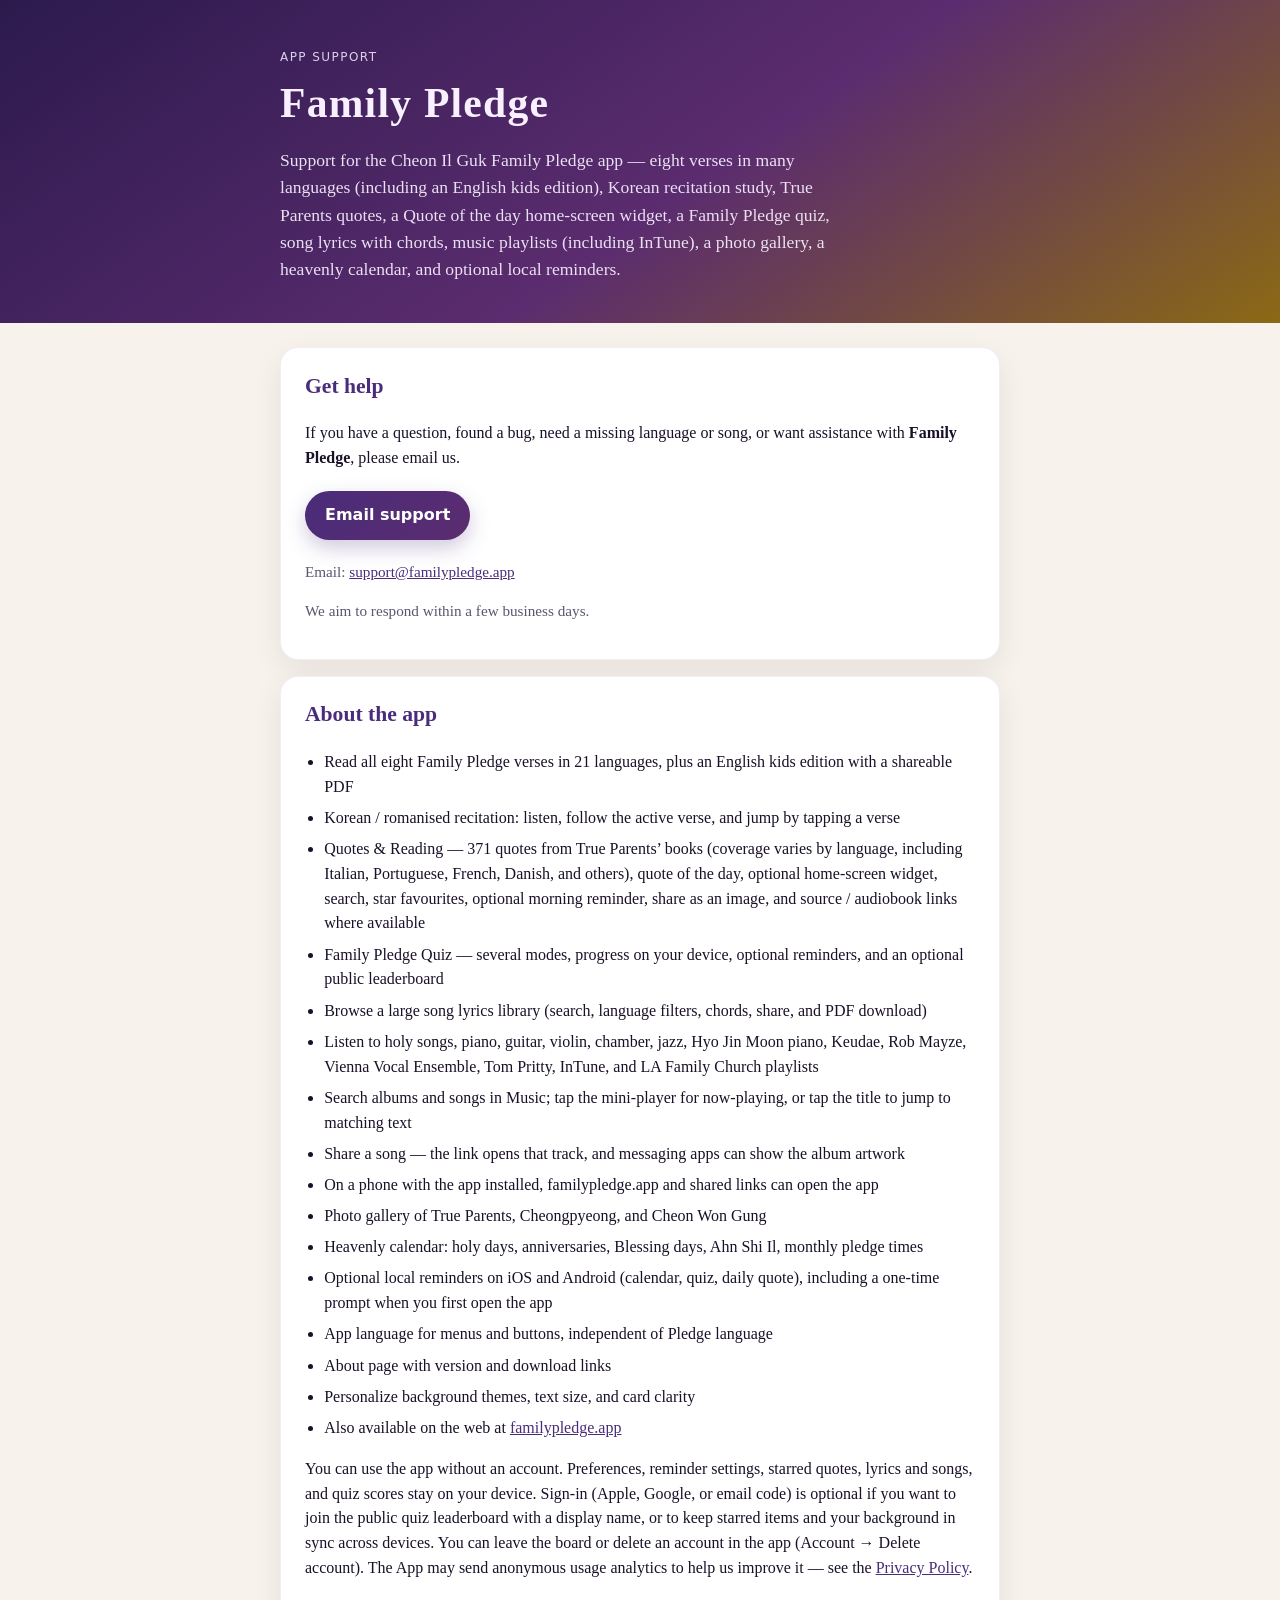
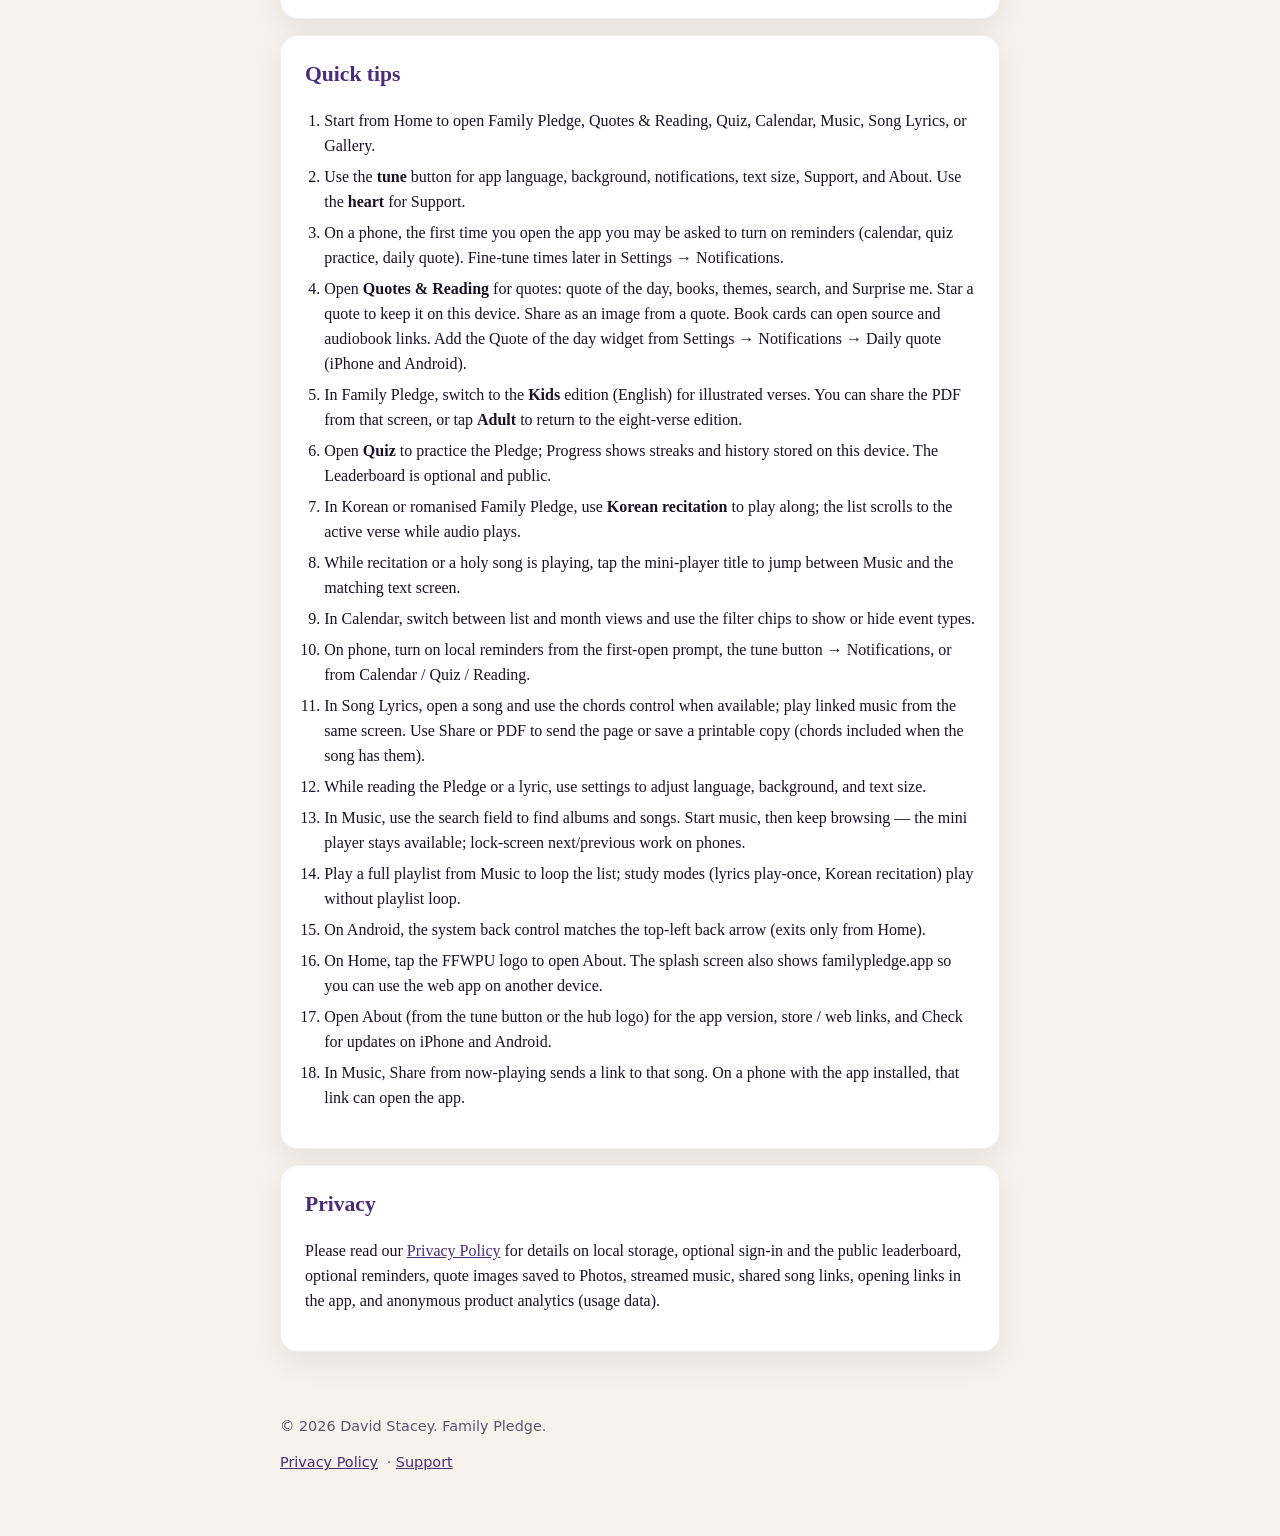
==== commit 10b9d50d: "Update support and privacy for 1.9.1. Document InTune, shared song links with album-art previews, op" ====
--- a/index.html
+++ b/index.html
@@ -16,7 +16,7 @@
         Support for the Cheon Il Guk Family Pledge app —
         eight verses in many languages (including an English kids edition), Korean recitation study, True Parents quotes,
         a Quote of the day home-screen widget, a Family Pledge quiz, song lyrics with chords,
-        music playlists, a photo gallery, a heavenly calendar, and optional local reminders.
+        music playlists (including InTune), a photo gallery, a heavenly calendar, and optional local reminders.
       </p>
     </div>
   </header>
@@ -47,8 +47,10 @@
         <li>Quotes &amp; Reading — 371 quotes from True Parents’ books (coverage varies by language, including Italian, Portuguese, French, Danish, and others), quote of the day, optional home-screen widget, search, star favourites, optional morning reminder, share as an image, and source / audiobook links where available</li>
         <li>Family Pledge Quiz — several modes, progress on your device, optional reminders, and an optional public leaderboard</li>
         <li>Browse a large song lyrics library (search, language filters, chords, share, and PDF download)</li>
-        <li>Listen to holy songs, piano, guitar, violin, chamber, jazz, Hyo Jin Moon piano, Keudae, Rob Mayze, Vienna Vocal Ensemble, Tom Pritty, and LA Family Church playlists</li>
+        <li>Listen to holy songs, piano, guitar, violin, chamber, jazz, Hyo Jin Moon piano, Keudae, Rob Mayze, Vienna Vocal Ensemble, Tom Pritty, InTune, and LA Family Church playlists</li>
         <li>Search albums and songs in Music; tap the mini-player for now-playing, or tap the title to jump to matching text</li>
+        <li>Share a song — the link opens that track, and messaging apps can show the album artwork</li>
+        <li>On a phone with the app installed, familypledge.app and shared links can open the app</li>
         <li>Photo gallery of True Parents, Cheongpyeong, and Cheon Won Gung</li>
         <li>Heavenly calendar: holy days, anniversaries, Blessing days, Ahn Shi Il, monthly pledge times</li>
         <li>Optional local reminders on iOS and Android (calendar, quiz, daily quote), including a one-time prompt when you first open the app</li>
@@ -89,7 +91,9 @@
         <li>In Music, use the search field to find albums and songs. Start music, then keep browsing — the mini player stays available; lock-screen next/previous work on phones.</li>
         <li>Play a full playlist from Music to loop the list; study modes (lyrics play-once, Korean recitation) play without playlist loop.</li>
         <li>On Android, the system back control matches the top-left back arrow (exits only from Home).</li>
-        <li>Open About (from the tune button) for the app version, store / web links, and Check for updates on iPhone and Android.</li>
+        <li>On Home, tap the FFWPU logo to open About. The splash screen also shows familypledge.app so you can use the web app on another device.</li>
+        <li>Open About (from the tune button or the hub logo) for the app version, store / web links, and Check for updates on iPhone and Android.</li>
+        <li>In Music, Share from now-playing sends a link to that song. On a phone with the app installed, that link can open the app.</li>
       </ol>
     </section>
 
@@ -100,7 +104,8 @@
         <a href="privacy.html">Privacy Policy</a>
         for details on local storage, optional sign-in and the public
         leaderboard, optional reminders, quote images saved to Photos,
-        streamed music, and anonymous product analytics (usage data).
+        streamed music, shared song links, opening links in the app,
+        and anonymous product analytics (usage data).
       </p>
     </section>
   </main>
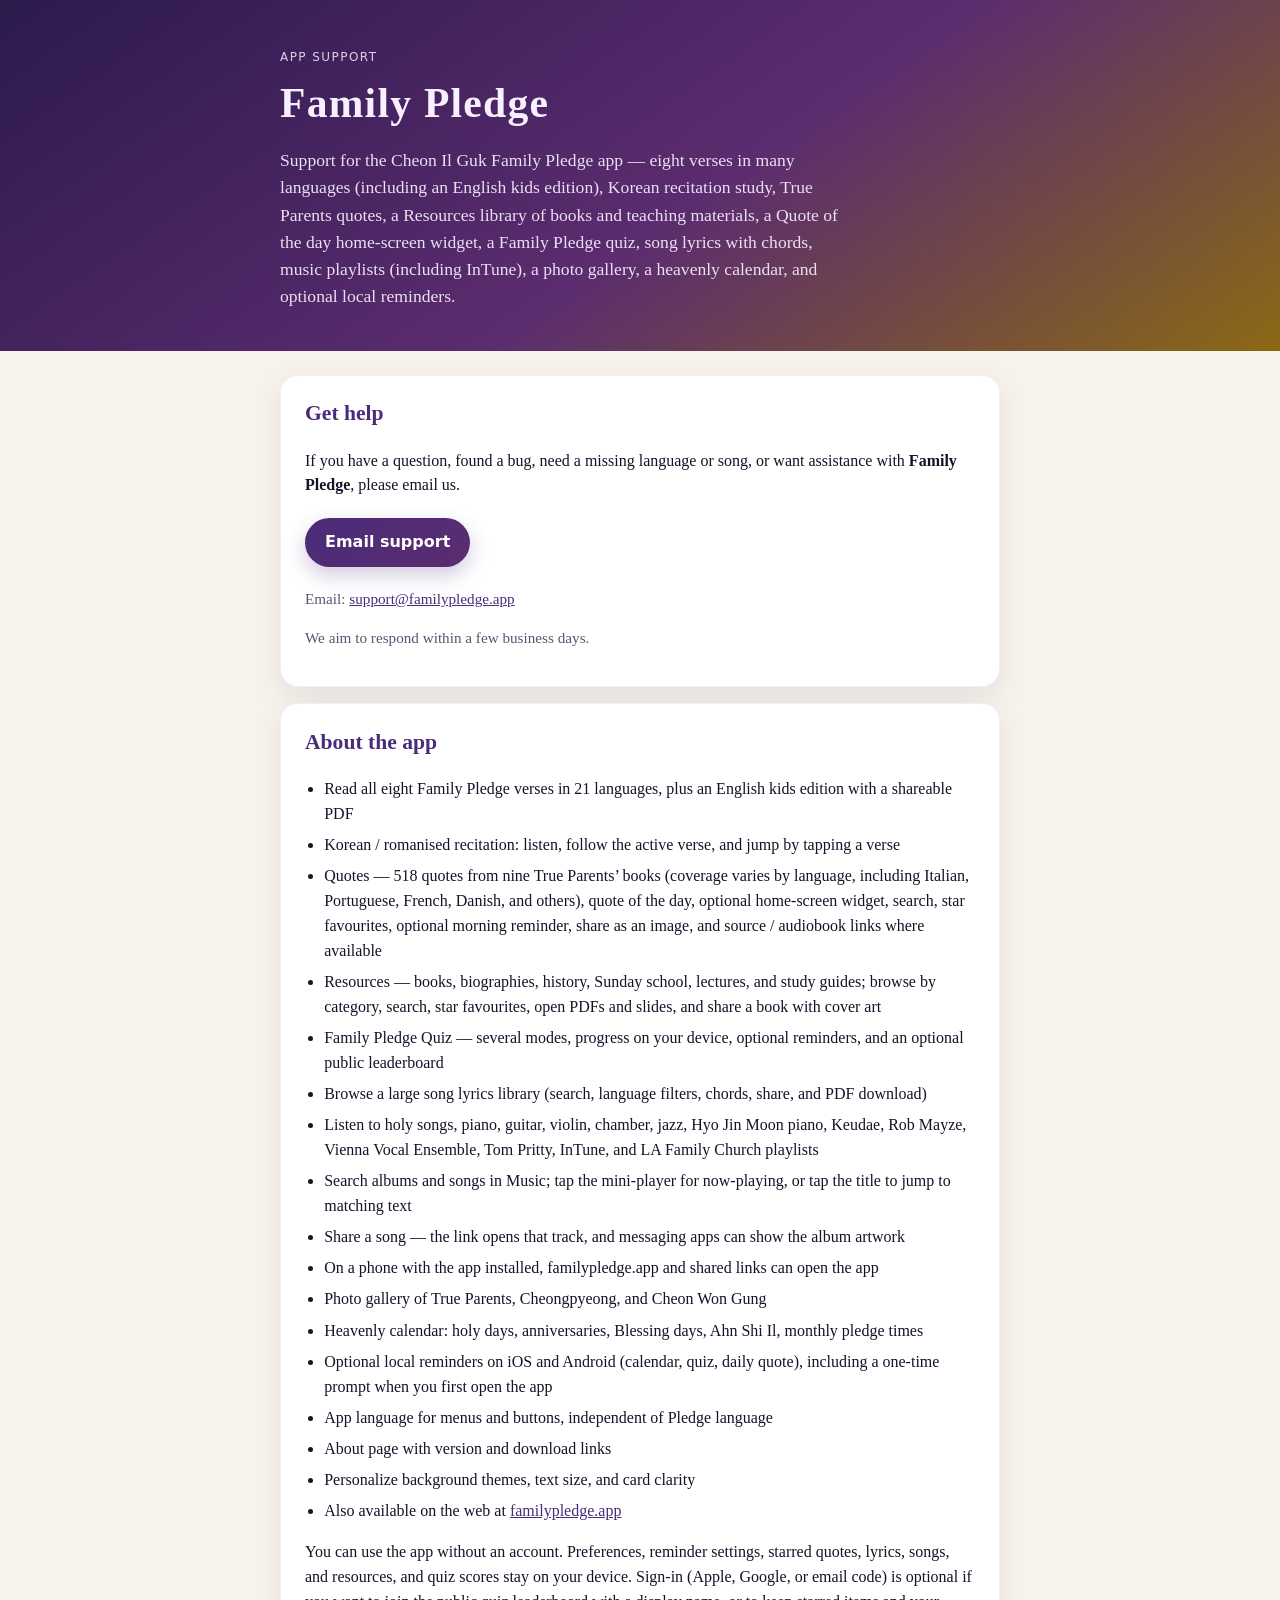
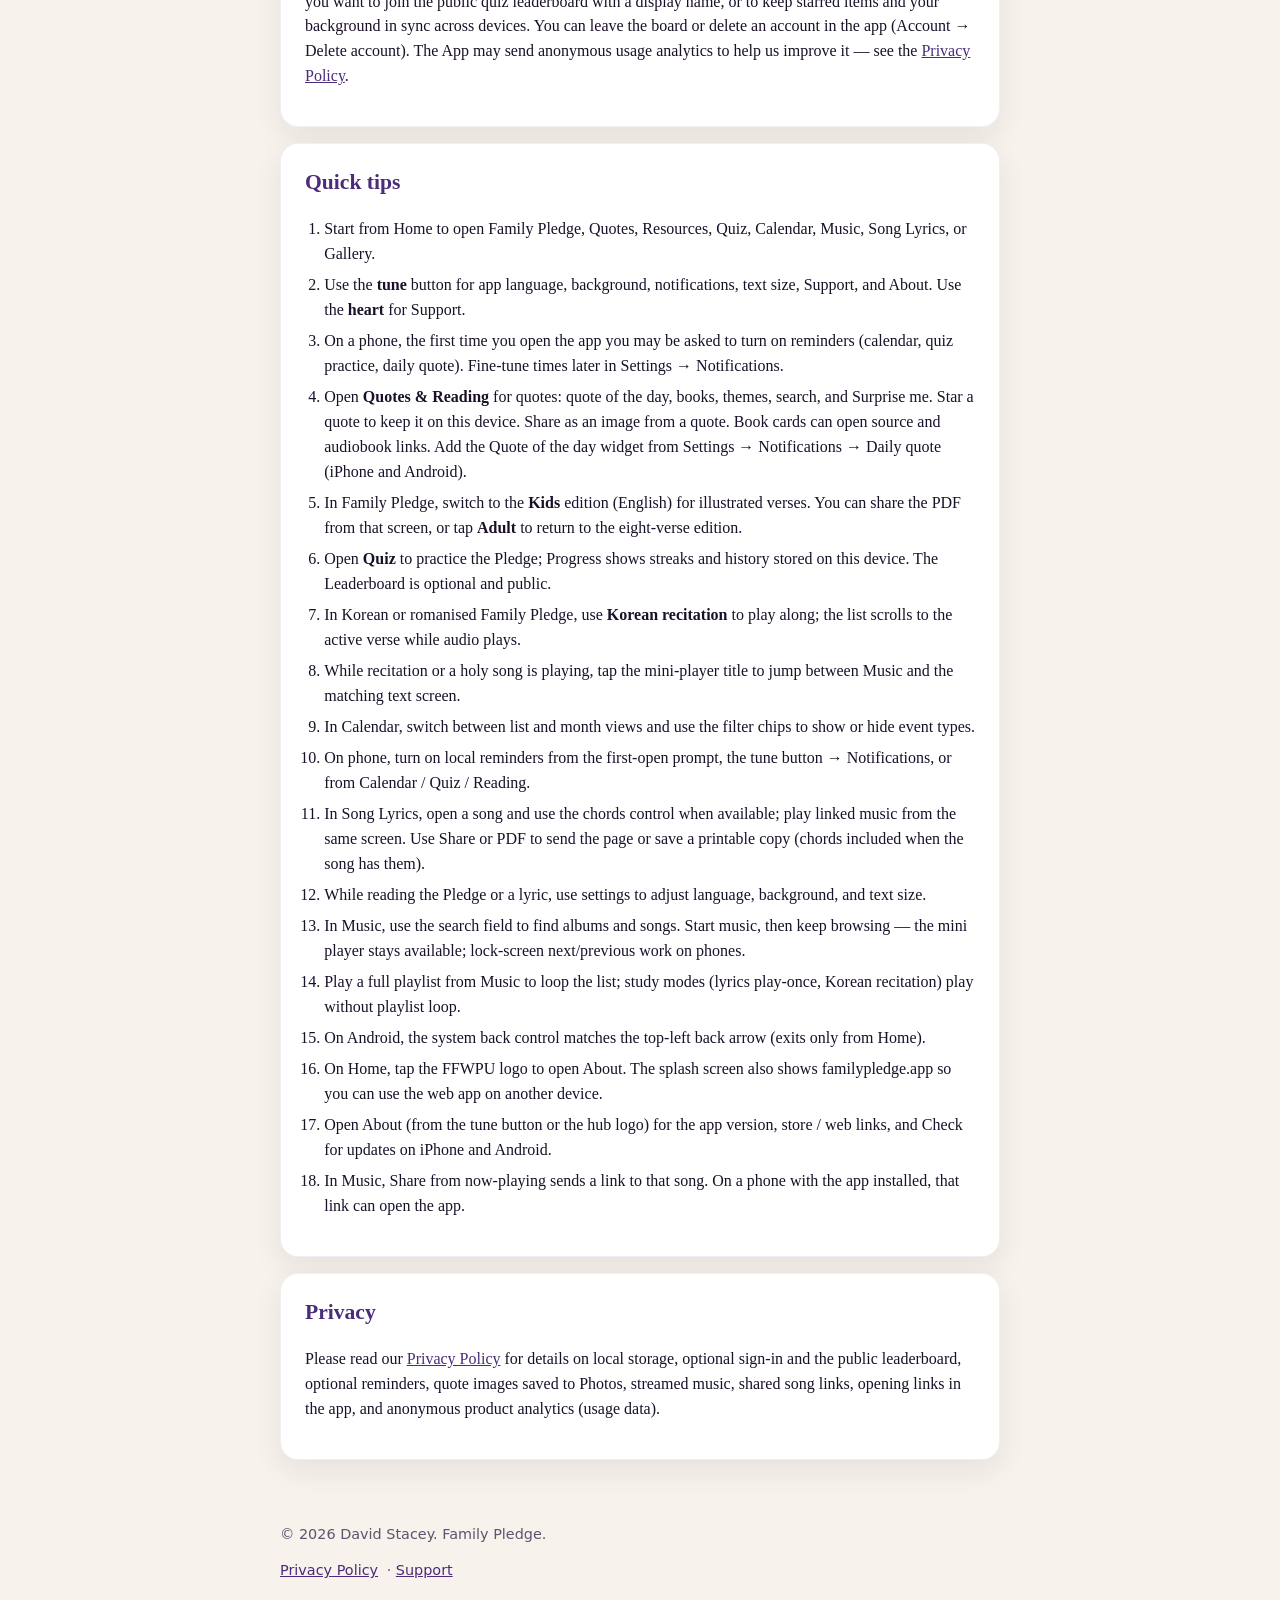
==== commit 9a9adec9: "Update support and privacy for 1.9.2. Resources library, 518 quotes, and on-device resource stars. N" ====
--- a/index.html
+++ b/index.html
@@ -15,6 +15,7 @@
       <p class="lede">
         Support for the Cheon Il Guk Family Pledge app —
         eight verses in many languages (including an English kids edition), Korean recitation study, True Parents quotes,
+        a Resources library of books and teaching materials,
         a Quote of the day home-screen widget, a Family Pledge quiz, song lyrics with chords,
         music playlists (including InTune), a photo gallery, a heavenly calendar, and optional local reminders.
       </p>
@@ -44,7 +45,8 @@
       <ul>
         <li>Read all eight Family Pledge verses in 21 languages, plus an English kids edition with a shareable PDF</li>
         <li>Korean / romanised recitation: listen, follow the active verse, and jump by tapping a verse</li>
-        <li>Quotes &amp; Reading — 371 quotes from True Parents’ books (coverage varies by language, including Italian, Portuguese, French, Danish, and others), quote of the day, optional home-screen widget, search, star favourites, optional morning reminder, share as an image, and source / audiobook links where available</li>
+        <li>Quotes — 518 quotes from nine True Parents’ books (coverage varies by language, including Italian, Portuguese, French, Danish, and others), quote of the day, optional home-screen widget, search, star favourites, optional morning reminder, share as an image, and source / audiobook links where available</li>
+        <li>Resources — books, biographies, history, Sunday school, lectures, and study guides; browse by category, search, star favourites, open PDFs and slides, and share a book with cover art</li>
         <li>Family Pledge Quiz — several modes, progress on your device, optional reminders, and an optional public leaderboard</li>
         <li>Browse a large song lyrics library (search, language filters, chords, share, and PDF download)</li>
         <li>Listen to holy songs, piano, guitar, violin, chamber, jazz, Hyo Jin Moon piano, Keudae, Rob Mayze, Vienna Vocal Ensemble, Tom Pritty, InTune, and LA Family Church playlists</li>
@@ -63,7 +65,7 @@
       </ul>
       <p>
         You can use the app without an account. Preferences, reminder settings,
-        starred quotes, lyrics and songs, and quiz scores stay on your device.
+        starred quotes, lyrics, songs, and resources, and quiz scores stay on your device.
         Sign-in (Apple, Google, or email code) is optional if you want to join
         the public quiz leaderboard with a display name, or to keep starred items
         and your background in sync across devices. You can leave the board
@@ -76,7 +78,7 @@
     <section class="card">
       <h2>Quick tips</h2>
       <ol>
-        <li>Start from Home to open Family Pledge, Quotes &amp; Reading, Quiz, Calendar, Music, Song Lyrics, or Gallery.</li>
+        <li>Start from Home to open Family Pledge, Quotes, Resources, Quiz, Calendar, Music, Song Lyrics, or Gallery.</li>
         <li>Use the <strong>tune</strong> button for app language, background, notifications, text size, Support, and About. Use the <strong>heart</strong> for Support.</li>
         <li>On a phone, the first time you open the app you may be asked to turn on reminders (calendar, quiz practice, daily quote). Fine-tune times later in Settings → Notifications.</li>
         <li>Open <strong>Quotes &amp; Reading</strong> for quotes: quote of the day, books, themes, search, and Surprise me. Star a quote to keep it on this device. Share as an image from a quote. Book cards can open source and audiobook links. Add the Quote of the day widget from Settings → Notifications → Daily quote (iPhone and Android).</li>
